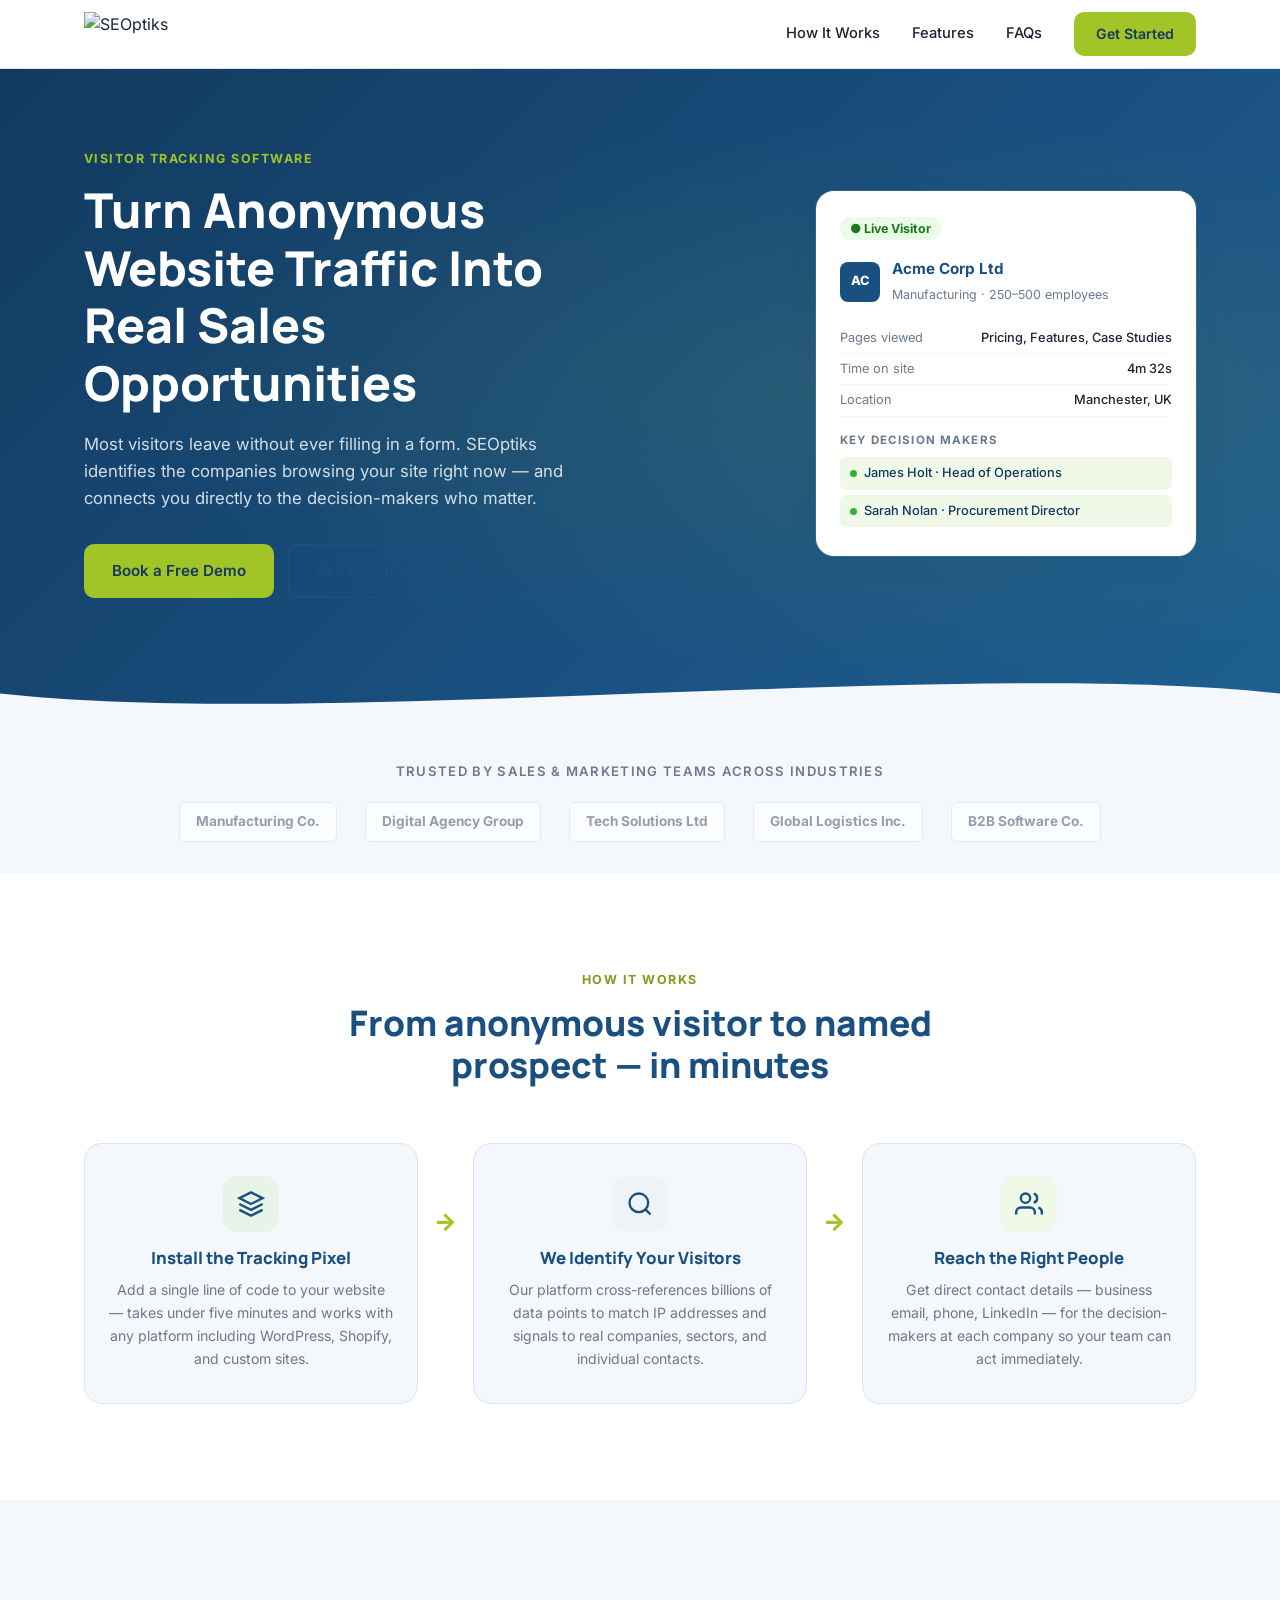
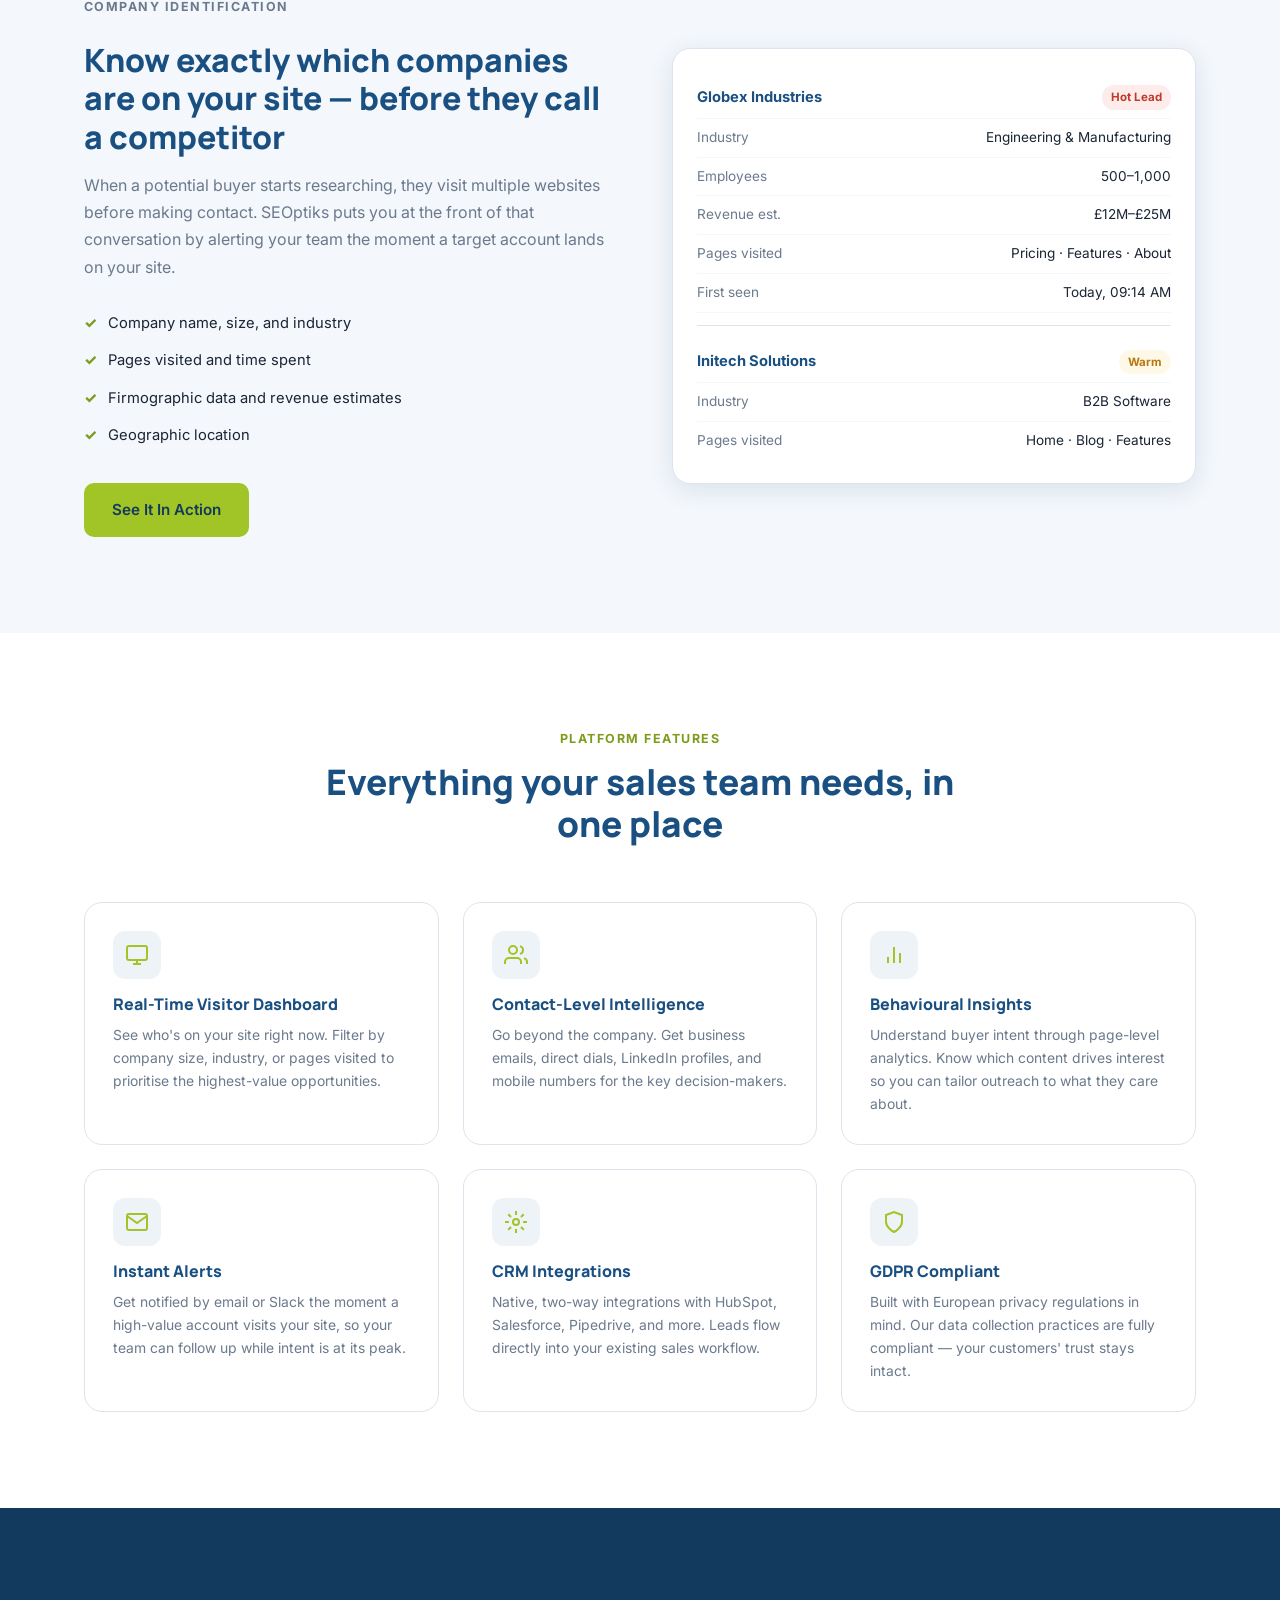
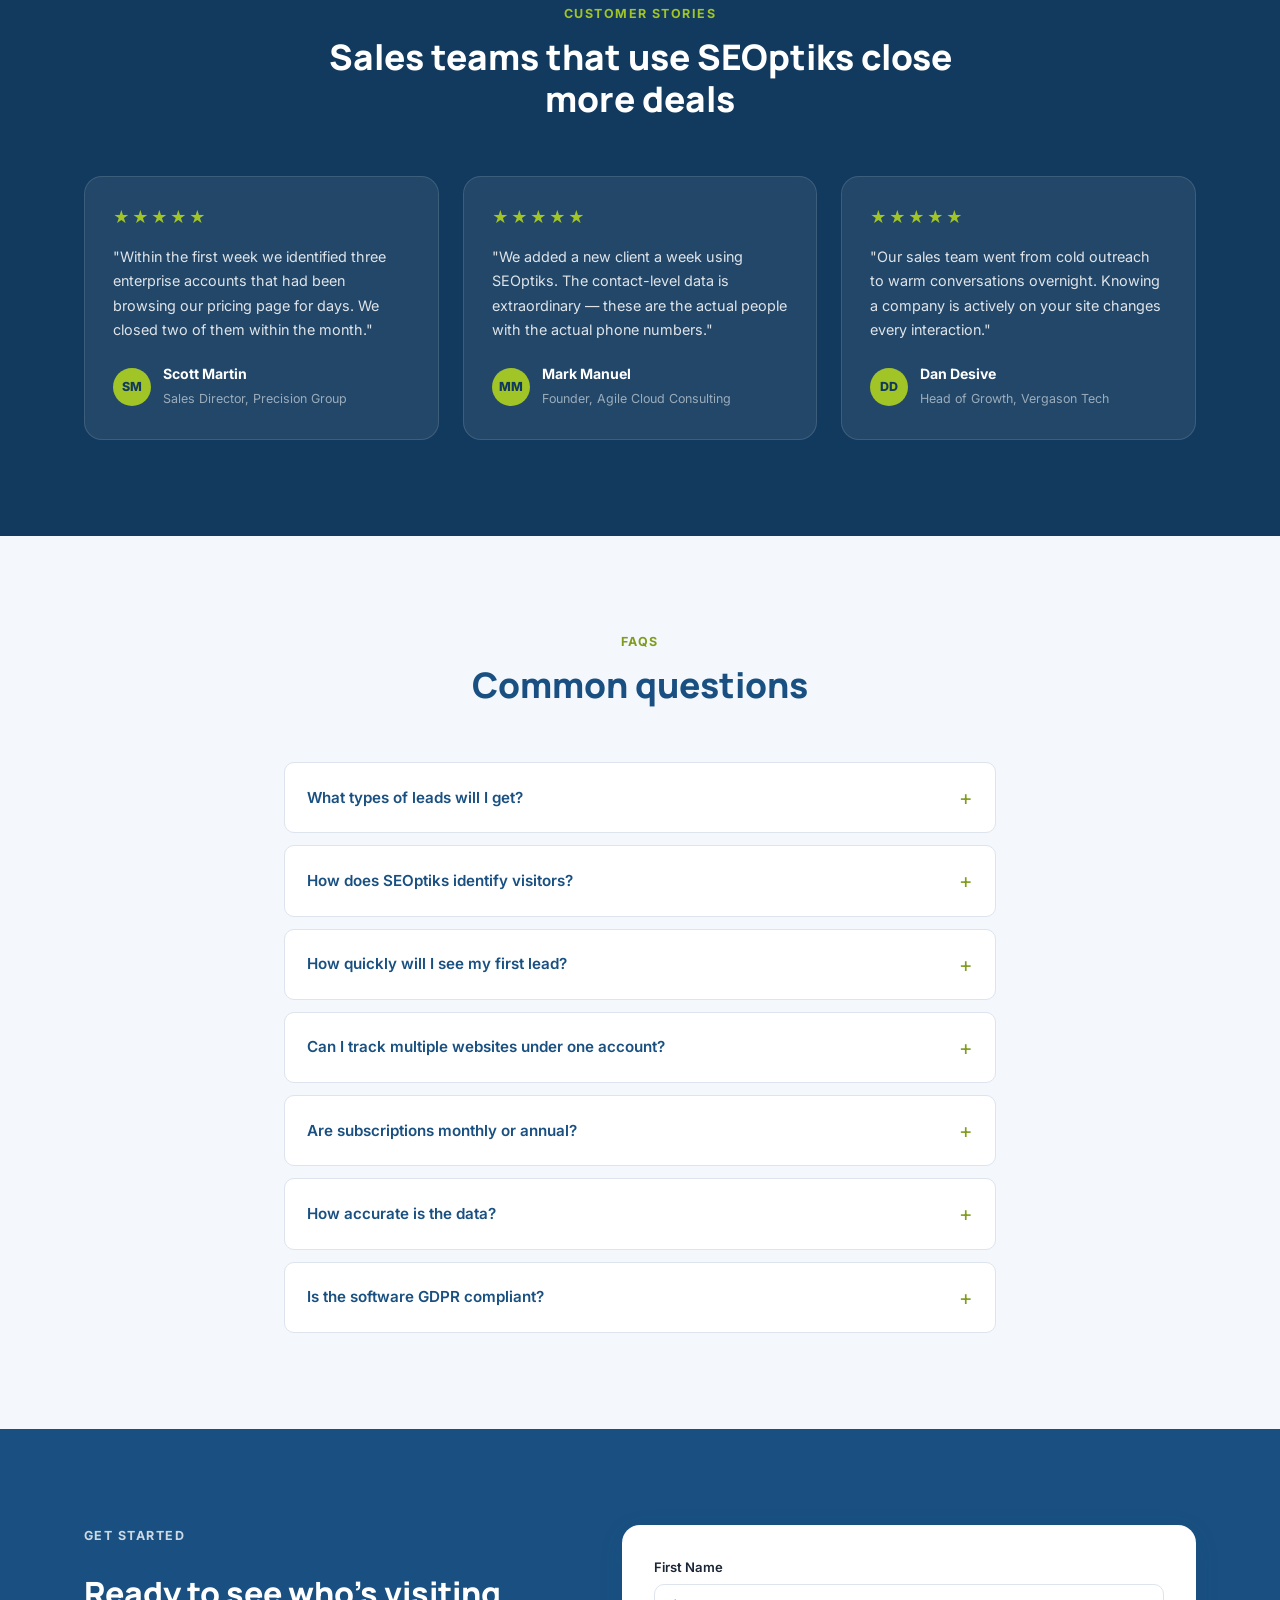
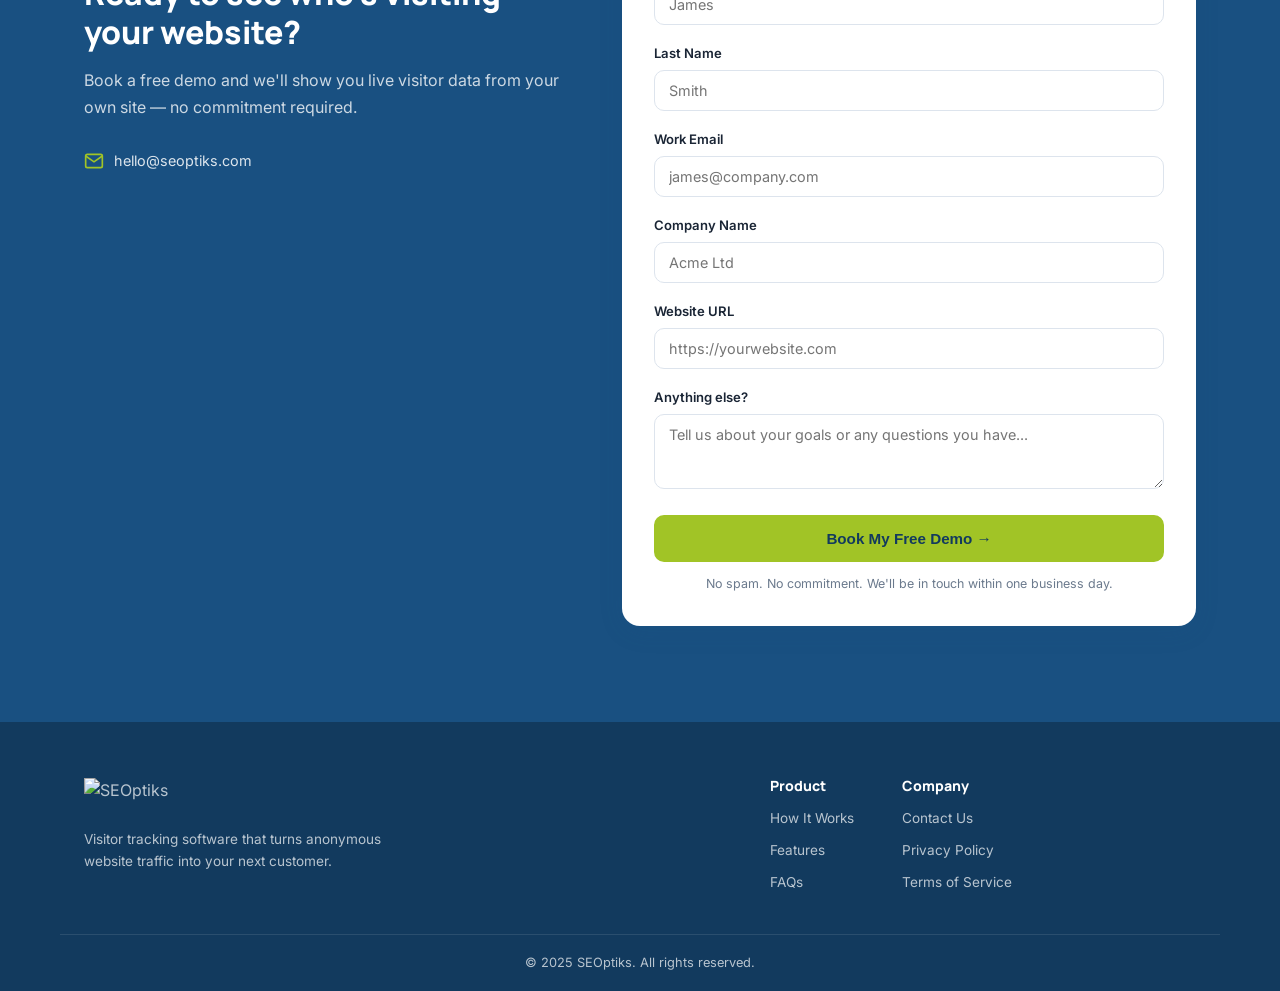
==== index.html @ 9583fa39 "Initial site files Site files added" ====
<!DOCTYPE html>
<html lang="en">
<head>
  <meta charset="UTF-8" />
  <meta name="viewport" content="width=device-width, initial-scale=1.0" />
  <meta name="description" content="SEOptiks visitor tracking software identifies anonymous website visitors, revealing the companies and decision-makers browsing your site right now." />
  <title>SEOptiks — Identify Your Anonymous Website Visitors</title>
  <link rel="icon" type="image/png" href="images/favicon.png" />
  <link rel="preconnect" href="https://fonts.googleapis.com" />
  <link rel="preconnect" href="https://fonts.gstatic.com" crossorigin />
  <link href="https://fonts.googleapis.com/css2?family=Inter:wght@400;500;600;700&family=Manrope:wght@700;800&display=swap" rel="stylesheet" />
  <link rel="stylesheet" href="style.css" />
</head>
<body>

  <!-- NAV -->
  <header class="nav" id="top">
    <div class="container nav__inner">
      <a href="#top" class="nav__logo">
        <img src="images/logo.png" alt="SEOptiks" height="44" />
      </a>
      <nav class="nav__links">
        <a href="#how-it-works">How It Works</a>
        <a href="#features">Features</a>
        <a href="#faqs">FAQs</a>
        <a href="#contact" class="btn btn--nav">Get Started</a>
      </nav>
      <button class="nav__burger" aria-label="Open menu" id="burger">
        <span></span><span></span><span></span>
      </button>
    </div>
    <div class="nav__mobile" id="mobileMenu">
      <a href="#how-it-works">How It Works</a>
      <a href="#features">Features</a>
      <a href="#faqs">FAQs</a>
      <a href="#contact">Get Started</a>
    </div>
  </header>

  <!-- HERO -->
  <section class="hero">
    <div class="container hero__inner">
      <div class="hero__text">
        <p class="eyebrow">Visitor Tracking Software</p>
        <h1>Turn Anonymous Website Traffic Into Real Sales Opportunities</h1>
        <p class="hero__sub">Most visitors leave without ever filling in a form. SEOptiks identifies the companies browsing your site right now — and connects you directly to the decision-makers who matter.</p>
        <div class="hero__ctas">
          <a href="#contact" class="btn btn--primary">Book a Free Demo</a>
          <a href="#how-it-works" class="btn btn--ghost">See How It Works</a>
        </div>
      </div>
      <div class="hero__visual">
        <div class="visitor-card">
          <div class="visitor-card__header">
            <span class="badge badge--live">● Live Visitor</span>
          </div>
          <div class="visitor-card__company">
            <div class="company-icon">AC</div>
            <div>
              <strong>Acme Corp Ltd</strong>
              <span>Manufacturing · 250–500 employees</span>
            </div>
          </div>
          <div class="visitor-card__detail">
            <div class="detail-row"><span class="label">Pages viewed</span><span class="value">Pricing, Features, Case Studies</span></div>
            <div class="detail-row"><span class="label">Time on site</span><span class="value">4m 32s</span></div>
            <div class="detail-row"><span class="label">Location</span><span class="value">Manchester, UK</span></div>
          </div>
          <div class="visitor-card__contacts">
            <p class="contacts-label">Key Decision Makers</p>
            <div class="contact-chip"><span class="dot dot--green"></span>James Holt · Head of Operations</div>
            <div class="contact-chip"><span class="dot dot--green"></span>Sarah Nolan · Procurement Director</div>
          </div>
        </div>
      </div>
    </div>
    <div class="hero__wave">
      <svg viewBox="0 0 1440 80" preserveAspectRatio="none" xmlns="http://www.w3.org/2000/svg">
        <path d="M0,40 C360,80 1080,0 1440,40 L1440,80 L0,80 Z" fill="#f4f7fb"/>
      </svg>
    </div>
  </section>

  <!-- SOCIAL PROOF STRIP -->
  <section class="trust">
    <div class="container">
      <p class="trust__label">Trusted by sales &amp; marketing teams across industries</p>
      <div class="trust__logos">
        <div class="trust__logo-placeholder">Manufacturing Co.</div>
        <div class="trust__logo-placeholder">Digital Agency Group</div>
        <div class="trust__logo-placeholder">Tech Solutions Ltd</div>
        <div class="trust__logo-placeholder">Global Logistics Inc.</div>
        <div class="trust__logo-placeholder">B2B Software Co.</div>
      </div>
    </div>
  </section>

  <!-- HOW IT WORKS -->
  <section class="how" id="how-it-works">
    <div class="container">
      <div class="section-header">
        <p class="eyebrow">How It Works</p>
        <h2>From anonymous visitor to named prospect — in minutes</h2>
      </div>
      <div class="steps">
        <div class="step">
          <div class="step__icon" style="background: #e8f4e8;">
            <svg width="28" height="28" viewBox="0 0 24 24" fill="none" stroke="#195081" stroke-width="2"><path d="M12 2L2 7l10 5 10-5-10-5z"/><path d="M2 17l10 5 10-5"/><path d="M2 12l10 5 10-5"/></svg>
          </div>
          <h3>Install the Tracking Pixel</h3>
          <p>Add a single line of code to your website — takes under five minutes and works with any platform including WordPress, Shopify, and custom sites.</p>
        </div>
        <div class="step__arrow">→</div>
        <div class="step">
          <div class="step__icon" style="background: #eef3f8;">
            <svg width="28" height="28" viewBox="0 0 24 24" fill="none" stroke="#195081" stroke-width="2"><circle cx="11" cy="11" r="8"/><path d="m21 21-4.35-4.35"/></svg>
          </div>
          <h3>We Identify Your Visitors</h3>
          <p>Our platform cross-references billions of data points to match IP addresses and signals to real companies, sectors, and individual contacts.</p>
        </div>
        <div class="step__arrow">→</div>
        <div class="step">
          <div class="step__icon" style="background: #f0f8e8;">
            <svg width="28" height="28" viewBox="0 0 24 24" fill="none" stroke="#195081" stroke-width="2"><path d="M17 21v-2a4 4 0 0 0-4-4H5a4 4 0 0 0-4 4v2"/><circle cx="9" cy="7" r="4"/><path d="M23 21v-2a4 4 0 0 0-3-3.87"/><path d="M16 3.13a4 4 0 0 1 0 7.75"/></svg>
          </div>
          <h3>Reach the Right People</h3>
          <p>Get direct contact details — business email, phone, LinkedIn — for the decision-makers at each company so your team can act immediately.</p>
        </div>
      </div>
    </div>
  </section>

  <!-- UNMASK SECTION -->
  <section class="unmask">
    <div class="container unmask__inner">
      <div class="unmask__text">
        <p class="eyebrow">Company Identification</p>
        <h2>Know exactly which companies are on your site — before they call a competitor</h2>
        <p>When a potential buyer starts researching, they visit multiple websites before making contact. SEOptiks puts you at the front of that conversation by alerting your team the moment a target account lands on your site.</p>
        <ul class="check-list">
          <li>Company name, size, and industry</li>
          <li>Pages visited and time spent</li>
          <li>Firmographic data and revenue estimates</li>
          <li>Geographic location</li>
        </ul>
        <a href="#contact" class="btn btn--primary">See It In Action</a>
      </div>
      <div class="unmask__visual">
        <div class="data-card">
          <div class="data-card__row highlight">
            <span>Globex Industries</span>
            <span class="tag tag--hot">Hot Lead</span>
          </div>
          <div class="data-card__row">
            <span class="muted">Industry</span>
            <span>Engineering & Manufacturing</span>
          </div>
          <div class="data-card__row">
            <span class="muted">Employees</span>
            <span>500–1,000</span>
          </div>
          <div class="data-card__row">
            <span class="muted">Revenue est.</span>
            <span>£12M–£25M</span>
          </div>
          <div class="data-card__row">
            <span class="muted">Pages visited</span>
            <span>Pricing · Features · About</span>
          </div>
          <div class="data-card__row">
            <span class="muted">First seen</span>
            <span>Today, 09:14 AM</span>
          </div>
          <div class="data-card__divider"></div>
          <div class="data-card__row highlight">
            <span>Initech Solutions</span>
            <span class="tag tag--warm">Warm</span>
          </div>
          <div class="data-card__row">
            <span class="muted">Industry</span>
            <span>B2B Software</span>
          </div>
          <div class="data-card__row">
            <span class="muted">Pages visited</span>
            <span>Home · Blog · Features</span>
          </div>
        </div>
      </div>
    </div>
  </section>

  <!-- FEATURES -->
  <section class="features" id="features">
    <div class="container">
      <div class="section-header">
        <p class="eyebrow">Platform Features</p>
        <h2>Everything your sales team needs, in one place</h2>
      </div>
      <div class="features__grid">
        <div class="feature-card">
          <div class="feature-card__icon">
            <svg width="24" height="24" viewBox="0 0 24 24" fill="none" stroke="#a1c426" stroke-width="2"><rect x="2" y="3" width="20" height="14" rx="2"/><path d="M8 21h8M12 17v4"/></svg>
          </div>
          <h3>Real-Time Visitor Dashboard</h3>
          <p>See who's on your site right now. Filter by company size, industry, or pages visited to prioritise the highest-value opportunities.</p>
        </div>
        <div class="feature-card">
          <div class="feature-card__icon">
            <svg width="24" height="24" viewBox="0 0 24 24" fill="none" stroke="#a1c426" stroke-width="2"><path d="M17 21v-2a4 4 0 0 0-4-4H5a4 4 0 0 0-4 4v2"/><circle cx="9" cy="7" r="4"/><path d="M23 21v-2a4 4 0 0 0-3-3.87"/><path d="M16 3.13a4 4 0 0 1 0 7.75"/></svg>
          </div>
          <h3>Contact-Level Intelligence</h3>
          <p>Go beyond the company. Get business emails, direct dials, LinkedIn profiles, and mobile numbers for the key decision-makers.</p>
        </div>
        <div class="feature-card">
          <div class="feature-card__icon">
            <svg width="24" height="24" viewBox="0 0 24 24" fill="none" stroke="#a1c426" stroke-width="2"><path d="M18 20V10M12 20V4M6 20v-6"/></svg>
          </div>
          <h3>Behavioural Insights</h3>
          <p>Understand buyer intent through page-level analytics. Know which content drives interest so you can tailor outreach to what they care about.</p>
        </div>
        <div class="feature-card">
          <div class="feature-card__icon">
            <svg width="24" height="24" viewBox="0 0 24 24" fill="none" stroke="#a1c426" stroke-width="2"><path d="M4 4h16c1.1 0 2 .9 2 2v12c0 1.1-.9 2-2 2H4c-1.1 0-2-.9-2-2V6c0-1.1.9-2 2-2z"/><polyline points="22,6 12,13 2,6"/></svg>
          </div>
          <h3>Instant Alerts</h3>
          <p>Get notified by email or Slack the moment a high-value account visits your site, so your team can follow up while intent is at its peak.</p>
        </div>
        <div class="feature-card">
          <div class="feature-card__icon">
            <svg width="24" height="24" viewBox="0 0 24 24" fill="none" stroke="#a1c426" stroke-width="2"><circle cx="12" cy="12" r="3"/><path d="M12 1v4M12 19v4M4.22 4.22l2.83 2.83M16.95 16.95l2.83 2.83M1 12h4M19 12h4M4.22 19.78l2.83-2.83M16.95 7.05l2.83-2.83"/></svg>
          </div>
          <h3>CRM Integrations</h3>
          <p>Native, two-way integrations with HubSpot, Salesforce, Pipedrive, and more. Leads flow directly into your existing sales workflow.</p>
        </div>
        <div class="feature-card">
          <div class="feature-card__icon">
            <svg width="24" height="24" viewBox="0 0 24 24" fill="none" stroke="#a1c426" stroke-width="2"><path d="M12 22s8-4 8-10V5l-8-3-8 3v7c0 6 8 10 8 10z"/></svg>
          </div>
          <h3>GDPR Compliant</h3>
          <p>Built with European privacy regulations in mind. Our data collection practices are fully compliant — your customers' trust stays intact.</p>
        </div>
      </div>
    </div>
  </section>

  <!-- TESTIMONIALS -->
  <section class="testimonials">
    <div class="container">
      <div class="section-header">
        <p class="eyebrow">Customer Stories</p>
        <h2>Sales teams that use SEOptiks close more deals</h2>
      </div>
      <div class="testimonials__grid">
        <div class="testimonial-card">
          <div class="stars">★★★★★</div>
          <p>"Within the first week we identified three enterprise accounts that had been browsing our pricing page for days. We closed two of them within the month."</p>
          <div class="testimonial-card__author">
            <div class="author-avatar">SM</div>
            <div>
              <strong>Scott Martin</strong>
              <span>Sales Director, Precision Group</span>
            </div>
          </div>
        </div>
        <div class="testimonial-card">
          <div class="stars">★★★★★</div>
          <p>"We added a new client a week using SEOptiks. The contact-level data is extraordinary — these are the actual people with the actual phone numbers."</p>
          <div class="testimonial-card__author">
            <div class="author-avatar">MM</div>
            <div>
              <strong>Mark Manuel</strong>
              <span>Founder, Agile Cloud Consulting</span>
            </div>
          </div>
        </div>
        <div class="testimonial-card">
          <div class="stars">★★★★★</div>
          <p>"Our sales team went from cold outreach to warm conversations overnight. Knowing a company is actively on your site changes every interaction."</p>
          <div class="testimonial-card__author">
            <div class="author-avatar">DD</div>
            <div>
              <strong>Dan Desive</strong>
              <span>Head of Growth, Vergason Tech</span>
            </div>
          </div>
        </div>
      </div>
    </div>
  </section>

  <!-- FAQs -->
  <section class="faqs" id="faqs">
    <div class="container faqs__inner">
      <div class="section-header">
        <p class="eyebrow">FAQs</p>
        <h2>Common questions</h2>
      </div>
      <div class="faqs__list">
        <details class="faq">
          <summary>What types of leads will I get?</summary>
          <p>Depending on the plan you choose, you'll receive leads identifying the companies visiting your website along with relevant contact information. Our advanced plan includes detailed contact-level data — names, emails, direct dials, and LinkedIn profiles — for specific individuals from those companies.</p>
        </details>
        <details class="faq">
          <summary>How does SEOptiks identify visitors?</summary>
          <p>Our visitor tracking software uses high-quality third-party data sources that compile billions of unique data points to create a comprehensive view of the companies and individuals using your website. We match IP addresses and behavioural signals to firmographic databases to return accurate, actionable results.</p>
        </details>
        <details class="faq">
          <summary>How quickly will I see my first lead?</summary>
          <p>Often within five minutes of installation — it depends on your current traffic levels. If you have visitors right now, we can likely identify them immediately. For lower-traffic sites, combining SEOptiks with paid advertising or SEO will accelerate results.</p>
        </details>
        <details class="faq">
          <summary>Can I track multiple websites under one account?</summary>
          <p>Yes. Each unique website requires its own subscription for tracking and data, but you can manage them all from a single login — keeping your reporting clean and centralised.</p>
        </details>
        <details class="faq">
          <summary>Are subscriptions monthly or annual?</summary>
          <p>We offer flexible monthly subscriptions with no long-term commitment. Cancel at any time — your access continues until the end of your billing period.</p>
        </details>
        <details class="faq">
          <summary>How accurate is the data?</summary>
          <p>We invest in the highest-quality data available. Rather than cutting costs on data quality, we believe accuracy is what drives real sales results. The best way to judge for yourself is to book a free demo — we'll show you live results on your own site.</p>
        </details>
        <details class="faq">
          <summary>Is the software GDPR compliant?</summary>
          <p>Yes. SEOptiks is built with GDPR and UK data protection regulations in mind. We identify companies at a business level and handle all data in a compliant manner. If you have specific compliance questions, reach out to our team directly.</p>
        </details>
      </div>
    </div>
  </section>

  <!-- CONTACT / CTA -->
  <section class="contact" id="contact">
    <div class="container contact__inner">
      <div class="contact__text">
        <p class="eyebrow eyebrow--light">Get Started</p>
        <h2>Ready to see who's visiting your website?</h2>
        <p>Book a free demo and we'll show you live visitor data from your own site — no commitment required.</p>
        <div class="contact__details">
          <div class="contact__detail-item">
            <svg width="20" height="20" viewBox="0 0 24 24" fill="none" stroke="#a1c426" stroke-width="2"><path d="M4 4h16c1.1 0 2 .9 2 2v12c0 1.1-.9 2-2 2H4c-1.1 0-2-.9-2-2V6c0-1.1.9-2 2-2z"/><polyline points="22,6 12,13 2,6"/></svg>
            <span>hello@seoptiks.com</span>
          </div>
        </div>
      </div>
      <div class="contact__form-wrap">
        <!-- Replace YOUR_FORM_ID with your Formspree form ID -->
        <form class="contact-form" action="https://formspree.io/f/YOUR_FORM_ID" method="POST">
          <div class="form-row">
            <label for="firstName">First Name</label>
            <input type="text" id="firstName" name="firstName" placeholder="James" required />
          </div>
          <div class="form-row">
            <label for="lastName">Last Name</label>
            <input type="text" id="lastName" name="lastName" placeholder="Smith" required />
          </div>
          <div class="form-row">
            <label for="email">Work Email</label>
            <input type="email" id="email" name="email" placeholder="james@company.com" required />
          </div>
          <div class="form-row">
            <label for="company">Company Name</label>
            <input type="text" id="company" name="company" placeholder="Acme Ltd" />
          </div>
          <div class="form-row">
            <label for="website">Website URL</label>
            <input type="url" id="website" name="website" placeholder="https://yourwebsite.com" />
          </div>
          <div class="form-row">
            <label for="message">Anything else?</label>
            <textarea id="message" name="message" rows="3" placeholder="Tell us about your goals or any questions you have..."></textarea>
          </div>
          <button type="submit" class="btn btn--primary btn--full">Book My Free Demo →</button>
          <p class="form-note">No spam. No commitment. We'll be in touch within one business day.</p>
        </form>
        <div class="form-success" id="formSuccess" style="display:none;">
          <div class="success-icon">✓</div>
          <h3>Message received!</h3>
          <p>Thanks for reaching out. We'll be in touch within one business day.</p>
        </div>
      </div>
    </div>
  </section>

  <!-- FOOTER -->
  <footer class="footer">
    <div class="container footer__inner">
      <div class="footer__brand">
        <img src="images/logo.png" alt="SEOptiks" height="36" />
        <p>Visitor tracking software that turns anonymous website traffic into your next customer.</p>
      </div>
      <div class="footer__links">
        <div class="footer__col">
          <h4>Product</h4>
          <a href="#how-it-works">How It Works</a>
          <a href="#features">Features</a>
          <a href="#faqs">FAQs</a>
        </div>
        <div class="footer__col">
          <h4>Company</h4>
          <a href="#contact">Contact Us</a>
          <a href="privacy.html">Privacy Policy</a>
          <a href="terms.html">Terms of Service</a>
        </div>
      </div>
    </div>
    <div class="footer__bottom">
      <div class="container">
        <p>© 2025 SEOptiks. All rights reserved.</p>
      </div>
    </div>
  </footer>

  <script src="main.js"></script>
</body>
</html>
---- style.css ----
/* ===================================================
   SEOptiks — Main Stylesheet
   Brand: #195081 (blue) · #a1c426 (green)
   =================================================== */

/* --- Reset & Base --- */
*, *::before, *::after { box-sizing: border-box; margin: 0; padding: 0; }

:root {
  --blue:       #195081;
  --blue-dark:  #123a5e;
  --blue-light: #eef3f8;
  --green:      #a1c426;
  --green-dark: #7f9c1d;
  --green-light:#f0f8e8;
  --text:       #1a2535;
  --muted:      #6b7a8d;
  --border:     #dde4ed;
  --bg-light:   #f4f7fb;
  --white:      #ffffff;
  --radius:     10px;
  --radius-lg:  18px;
  --shadow-sm:  0 2px 8px rgba(25,80,129,0.08);
  --shadow-md:  0 6px 24px rgba(25,80,129,0.12);
  --transition: 0.2s ease;
}

html { scroll-behavior: smooth; }

body {
  font-family: 'Inter', system-ui, sans-serif;
  color: var(--text);
  line-height: 1.6;
  background: var(--white);
  -webkit-font-smoothing: antialiased;
}

img { display: block; max-width: 100%; }

a { color: inherit; text-decoration: none; }

h1, h2, h3, h4 {
  font-family: 'Manrope', 'Inter', sans-serif;
  line-height: 1.2;
  font-weight: 800;
}

.container {
  max-width: 1160px;
  margin: 0 auto;
  padding: 0 24px;
}

/* --- Eyebrow --- */
.eyebrow {
  font-size: 0.78rem;
  font-weight: 700;
  letter-spacing: 0.12em;
  text-transform: uppercase;
  color: var(--green-dark);
  margin-bottom: 12px;
}
.eyebrow--light { color: #a1c426; }

/* --- Section Header --- */
.section-header {
  text-align: center;
  max-width: 640px;
  margin: 0 auto 56px;
}
.section-header h2 { font-size: clamp(1.6rem, 3vw, 2.2rem); color: var(--blue); }

/* --- Buttons --- */
.btn {
  display: inline-flex;
  align-items: center;
  justify-content: center;
  gap: 8px;
  padding: 13px 26px;
  border-radius: var(--radius);
  font-size: 0.95rem;
  font-weight: 600;
  cursor: pointer;
  border: 2px solid transparent;
  transition: all var(--transition);
  white-space: nowrap;
}
.btn--primary {
  background: var(--green);
  color: var(--blue-dark);
  border-color: var(--green);
}
.btn--primary:hover { background: var(--green-dark); border-color: var(--green-dark); color: var(--white); }
.btn--ghost {
  background: transparent;
  color: var(--blue);
  border-color: var(--blue);
}
.btn--ghost:hover { background: var(--blue); color: var(--white); }
.btn--nav {
  background: var(--green);
  color: var(--blue-dark);
  padding: 9px 20px;
  font-size: 0.88rem;
  border-color: var(--green);
}
.btn--nav:hover { background: var(--green-dark); border-color: var(--green-dark); color: var(--white); }
.btn--full { width: 100%; }

/* ===================================================
   NAVIGATION
   =================================================== */
.nav {
  position: sticky;
  top: 0;
  z-index: 100;
  background: rgba(255,255,255,0.96);
  backdrop-filter: blur(10px);
  border-bottom: 1px solid var(--border);
}
.nav__inner {
  display: flex;
  align-items: center;
  justify-content: space-between;
  height: 68px;
}
.nav__logo img { height: 44px; width: auto; }
.nav__links {
  display: flex;
  align-items: center;
  gap: 32px;
}
.nav__links a:not(.btn) {
  font-size: 0.92rem;
  font-weight: 500;
  color: var(--text);
  transition: color var(--transition);
}
.nav__links a:not(.btn):hover { color: var(--blue); }
.nav__burger {
  display: none;
  flex-direction: column;
  gap: 5px;
  background: none;
  border: none;
  cursor: pointer;
  padding: 4px;
}
.nav__burger span {
  display: block;
  width: 24px;
  height: 2px;
  background: var(--blue);
  border-radius: 2px;
  transition: all var(--transition);
}
.nav__mobile {
  display: none;
  flex-direction: column;
  background: var(--white);
  border-top: 1px solid var(--border);
  padding: 16px 24px 20px;
  gap: 4px;
}
.nav__mobile a {
  display: block;
  padding: 10px 0;
  font-size: 1rem;
  font-weight: 500;
  color: var(--text);
  border-bottom: 1px solid var(--bg-light);
}
.nav__mobile a:last-child {
  border-bottom: none;
  margin-top: 8px;
  color: var(--blue);
  font-weight: 700;
}
.nav__mobile.open { display: flex; }

/* ===================================================
   HERO
   =================================================== */
.hero {
  background: linear-gradient(135deg, var(--blue-dark) 0%, var(--blue) 60%, #1e6090 100%);
  color: var(--white);
  padding: 80px 0 0;
  position: relative;
  overflow: hidden;
}
.hero::before {
  content: '';
  position: absolute;
  inset: 0;
  background: radial-gradient(ellipse at 70% 50%, rgba(161,196,38,0.12) 0%, transparent 60%);
  pointer-events: none;
}
.hero__inner {
  display: grid;
  grid-template-columns: 1fr 1fr;
  gap: 60px;
  align-items: center;
  position: relative;
  z-index: 1;
  padding-bottom: 60px;
}
.hero__text .eyebrow { color: var(--green); }
.hero__text h1 {
  font-size: clamp(2rem, 4vw, 3rem);
  color: var(--white);
  margin-bottom: 20px;
}
.hero__sub {
  font-size: 1.05rem;
  color: rgba(255,255,255,0.82);
  max-width: 500px;
  margin-bottom: 32px;
}
.hero__ctas { display: flex; gap: 14px; flex-wrap: wrap; }
.hero__wave {
  line-height: 0;
  position: relative;
  z-index: 1;
}
.hero__wave svg { display: block; width: 100%; }

/* Visitor card */
.visitor-card {
  background: var(--white);
  border-radius: var(--radius-lg);
  padding: 24px;
  box-shadow: var(--shadow-md), 0 0 0 1px rgba(255,255,255,0.1);
  color: var(--text);
  max-width: 380px;
  margin-left: auto;
}
.visitor-card__header { margin-bottom: 16px; }
.badge { font-size: 0.78rem; font-weight: 700; padding: 4px 10px; border-radius: 20px; }
.badge--live { background: #e8fce8; color: #1a7a1a; }
.visitor-card__company {
  display: flex;
  align-items: center;
  gap: 12px;
  margin-bottom: 16px;
}
.company-icon {
  width: 40px; height: 40px;
  background: var(--blue);
  color: var(--white);
  border-radius: 8px;
  display: flex; align-items: center; justify-content: center;
  font-size: 0.8rem; font-weight: 800;
  flex-shrink: 0;
}
.visitor-card__company strong { display: block; font-size: 0.95rem; color: var(--blue); }
.visitor-card__company span { font-size: 0.78rem; color: var(--muted); }
.detail-row {
  display: flex;
  justify-content: space-between;
  font-size: 0.8rem;
  padding: 5px 0;
  border-bottom: 1px solid var(--bg-light);
}
.detail-row .label { color: var(--muted); }
.detail-row .value { font-weight: 500; text-align: right; max-width: 60%; }
.visitor-card__contacts { margin-top: 14px; }
.contacts-label { font-size: 0.72rem; font-weight: 700; text-transform: uppercase; letter-spacing: 0.1em; color: var(--muted); margin-bottom: 8px; }
.contact-chip {
  display: flex;
  align-items: center;
  gap: 7px;
  font-size: 0.8rem;
  font-weight: 500;
  padding: 6px 10px;
  background: var(--green-light);
  border-radius: 6px;
  margin-bottom: 5px;
  color: var(--blue-dark);
}
.dot { width: 7px; height: 7px; border-radius: 50%; flex-shrink: 0; }
.dot--green { background: #2db32d; }

/* ===================================================
   TRUST STRIP
   =================================================== */
.trust {
  background: var(--bg-light);
  padding: 32px 0;
  text-align: center;
}
.trust__label {
  font-size: 0.82rem;
  color: var(--muted);
  text-transform: uppercase;
  letter-spacing: 0.1em;
  font-weight: 600;
  margin-bottom: 20px;
}
.trust__logos {
  display: flex;
  flex-wrap: wrap;
  justify-content: center;
  gap: 12px 28px;
}
.trust__logo-placeholder {
  font-size: 0.85rem;
  font-weight: 700;
  color: var(--muted);
  padding: 8px 16px;
  border: 1px solid var(--border);
  border-radius: 6px;
  background: var(--white);
  opacity: 0.7;
}

/* ===================================================
   HOW IT WORKS
   =================================================== */
.how {
  padding: 96px 0;
  background: var(--white);
}
.steps {
  display: flex;
  align-items: flex-start;
  gap: 16px;
}
.step {
  flex: 1;
  text-align: center;
  padding: 32px 24px;
  border-radius: var(--radius-lg);
  background: var(--bg-light);
  border: 1px solid var(--border);
}
.step__icon {
  width: 56px; height: 56px;
  border-radius: 14px;
  display: flex; align-items: center; justify-content: center;
  margin: 0 auto 16px;
}
.step h3 { font-size: 1.05rem; color: var(--blue); margin-bottom: 10px; }
.step p { font-size: 0.88rem; color: var(--muted); line-height: 1.65; }
.step__arrow {
  font-size: 1.5rem;
  color: var(--green);
  font-weight: 800;
  padding-top: 60px;
  flex-shrink: 0;
}

/* ===================================================
   UNMASK SECTION
   =================================================== */
.unmask {
  padding: 96px 0;
  background: var(--bg-light);
}
.unmask__inner {
  display: grid;
  grid-template-columns: 1fr 1fr;
  gap: 64px;
  align-items: center;
}
.unmask__text h2 { font-size: clamp(1.5rem, 2.5vw, 2rem); color: var(--blue); margin-bottom: 16px; }
.unmask__text p { color: var(--muted); margin-bottom: 24px; line-height: 1.7; }
.check-list {
  list-style: none;
  margin-bottom: 28px;
}
.check-list li {
  padding: 7px 0;
  padding-left: 24px;
  position: relative;
  font-size: 0.92rem;
  color: var(--text);
}
.check-list li::before {
  content: '✓';
  position: absolute;
  left: 0;
  color: var(--green-dark);
  font-weight: 800;
}

/* Data card */
.data-card {
  background: var(--white);
  border-radius: var(--radius-lg);
  padding: 24px;
  box-shadow: var(--shadow-md);
  border: 1px solid var(--border);
}
.data-card__row {
  display: flex;
  justify-content: space-between;
  align-items: center;
  padding: 8px 0;
  font-size: 0.85rem;
  border-bottom: 1px solid var(--bg-light);
}
.data-card__row:last-child { border-bottom: none; }
.data-card__row.highlight {
  font-weight: 700;
  color: var(--blue);
  font-size: 0.92rem;
  padding-top: 12px;
}
.data-card__row .muted { color: var(--muted); }
.data-card__divider { height: 1px; background: var(--border); margin: 12px 0; }
.tag {
  font-size: 0.72rem;
  font-weight: 700;
  padding: 3px 9px;
  border-radius: 12px;
}
.tag--hot { background: #fdecea; color: #c0392b; }
.tag--warm { background: #fef9e7; color: #b7770d; }

/* ===================================================
   FEATURES
   =================================================== */
.features {
  padding: 96px 0;
  background: var(--white);
}
.features__grid {
  display: grid;
  grid-template-columns: repeat(3, 1fr);
  gap: 24px;
}
.feature-card {
  padding: 28px;
  border-radius: var(--radius-lg);
  border: 1px solid var(--border);
  background: var(--white);
  transition: box-shadow var(--transition), transform var(--transition);
}
.feature-card:hover {
  box-shadow: var(--shadow-md);
  transform: translateY(-3px);
}
.feature-card__icon {
  width: 48px; height: 48px;
  background: var(--blue-light);
  border-radius: 12px;
  display: flex; align-items: center; justify-content: center;
  margin-bottom: 16px;
}
.feature-card h3 { font-size: 1rem; color: var(--blue); margin-bottom: 10px; }
.feature-card p { font-size: 0.87rem; color: var(--muted); line-height: 1.65; }

/* ===================================================
   TESTIMONIALS
   =================================================== */
.testimonials {
  padding: 96px 0;
  background: var(--blue-dark);
}
.testimonials .section-header h2 { color: var(--white); }
.testimonials .eyebrow { color: var(--green); }
.testimonials__grid {
  display: grid;
  grid-template-columns: repeat(3, 1fr);
  gap: 24px;
}
.testimonial-card {
  background: rgba(255,255,255,0.07);
  border: 1px solid rgba(255,255,255,0.12);
  border-radius: var(--radius-lg);
  padding: 28px;
  color: var(--white);
}
.stars { color: var(--green); font-size: 1rem; margin-bottom: 14px; letter-spacing: 2px; }
.testimonial-card p { font-size: 0.9rem; line-height: 1.7; color: rgba(255,255,255,0.85); margin-bottom: 20px; }
.testimonial-card__author { display: flex; align-items: center; gap: 12px; }
.author-avatar {
  width: 38px; height: 38px;
  background: var(--green);
  color: var(--blue-dark);
  border-radius: 50%;
  display: flex; align-items: center; justify-content: center;
  font-size: 0.78rem; font-weight: 800;
  flex-shrink: 0;
}
.testimonial-card__author strong { display: block; font-size: 0.88rem; }
.testimonial-card__author span { font-size: 0.78rem; color: rgba(255,255,255,0.55); }

/* ===================================================
   FAQs
   =================================================== */
.faqs {
  padding: 96px 0;
  background: var(--bg-light);
}
.faqs__inner { max-width: 760px; margin: 0 auto; }
.faqs__list { display: flex; flex-direction: column; gap: 12px; }
.faq {
  background: var(--white);
  border: 1px solid var(--border);
  border-radius: var(--radius);
  overflow: hidden;
  transition: box-shadow var(--transition);
}
.faq[open] { box-shadow: var(--shadow-sm); }
.faq summary {
  padding: 18px 22px;
  font-weight: 600;
  font-size: 0.95rem;
  cursor: pointer;
  list-style: none;
  display: flex;
  justify-content: space-between;
  align-items: center;
  color: var(--blue);
  user-select: none;
}
.faq summary::-webkit-details-marker { display: none; }
.faq summary::after {
  content: '+';
  font-size: 1.3rem;
  color: var(--green-dark);
  font-weight: 400;
  transition: transform var(--transition);
}
.faq[open] summary::after { content: '−'; }
.faq p {
  padding: 0 22px 18px;
  font-size: 0.9rem;
  color: var(--muted);
  line-height: 1.7;
}

/* ===================================================
   CONTACT
   =================================================== */
.contact {
  padding: 96px 0;
  background: var(--blue);
}
.contact__inner {
  display: grid;
  grid-template-columns: 1fr 1.2fr;
  gap: 60px;
  align-items: start;
}
.contact__text h2 { font-size: clamp(1.5rem, 2.5vw, 2rem); color: var(--white); margin-bottom: 16px; }
.contact__text p { color: rgba(255,255,255,0.78); line-height: 1.7; margin-bottom: 28px; }
.contact__details { display: flex; flex-direction: column; gap: 12px; }
.contact__detail-item {
  display: flex;
  align-items: center;
  gap: 10px;
  font-size: 0.9rem;
  color: rgba(255,255,255,0.85);
}

/* Form */
.contact-form, .form-success {
  background: var(--white);
  border-radius: var(--radius-lg);
  padding: 32px;
  box-shadow: var(--shadow-md);
}
.form-row {
  margin-bottom: 18px;
}
.form-row label {
  display: block;
  font-size: 0.82rem;
  font-weight: 600;
  color: var(--text);
  margin-bottom: 6px;
}
.form-row input, .form-row textarea {
  width: 100%;
  padding: 11px 14px;
  border: 1.5px solid var(--border);
  border-radius: var(--radius);
  font-size: 0.9rem;
  font-family: inherit;
  color: var(--text);
  background: var(--white);
  transition: border-color var(--transition);
  outline: none;
}
.form-row input:focus, .form-row textarea:focus {
  border-color: var(--blue);
}
.form-row textarea { resize: vertical; }
.form-note {
  text-align: center;
  font-size: 0.78rem;
  color: var(--muted);
  margin-top: 12px;
}

/* Success state */
.form-success {
  text-align: center;
  padding: 48px 32px;
}
.success-icon {
  width: 56px; height: 56px;
  background: var(--green-light);
  color: var(--green-dark);
  border-radius: 50%;
  font-size: 1.5rem;
  display: flex; align-items: center; justify-content: center;
  margin: 0 auto 16px;
  font-weight: 800;
}
.form-success h3 { color: var(--blue); margin-bottom: 8px; }
.form-success p { color: var(--muted); font-size: 0.9rem; }

/* ===================================================
   FOOTER
   =================================================== */
.footer {
  background: var(--blue-dark);
  color: rgba(255,255,255,0.7);
  padding-top: 56px;
}
.footer__inner {
  display: grid;
  grid-template-columns: 1.5fr 1fr;
  gap: 48px;
  padding-bottom: 40px;
  border-bottom: 1px solid rgba(255,255,255,0.1);
}
.footer__brand img { margin-bottom: 14px; }
.footer__brand p { font-size: 0.85rem; max-width: 300px; line-height: 1.65; }
.footer__links { display: flex; gap: 48px; }
.footer__col { display: flex; flex-direction: column; gap: 10px; }
.footer__col h4 { color: var(--white); font-size: 0.88rem; margin-bottom: 4px; }
.footer__col a { font-size: 0.85rem; transition: color var(--transition); }
.footer__col a:hover { color: var(--white); }
.footer__bottom {
  padding: 18px 0;
  font-size: 0.8rem;
  text-align: center;
}

/* ===================================================
   RESPONSIVE
   =================================================== */
@media (max-width: 900px) {
  .hero__inner { grid-template-columns: 1fr; padding-bottom: 0; }
  .visitor-card { max-width: 100%; margin-left: 0; margin-bottom: 0; }
  .hero { padding-bottom: 0; }

  .steps { flex-direction: column; }
  .step__arrow { transform: rotate(90deg); align-self: center; padding-top: 0; }

  .unmask__inner { grid-template-columns: 1fr; }
  .features__grid { grid-template-columns: 1fr 1fr; }
  .testimonials__grid { grid-template-columns: 1fr; }
  .contact__inner { grid-template-columns: 1fr; }
  .footer__inner { grid-template-columns: 1fr; }
  .footer__links { flex-direction: row; }
}

@media (max-width: 640px) {
  .nav__links { display: none; }
  .nav__burger { display: flex; }

  .hero { padding: 56px 0 0; }
  .hero__text h1 { font-size: 1.8rem; }
  .hero__ctas { flex-direction: column; }

  .how, .unmask, .features, .testimonials, .faqs, .contact { padding: 64px 0; }

  .features__grid { grid-template-columns: 1fr; }
  .footer__links { flex-direction: column; gap: 24px; }

  .contact-form { padding: 24px 18px; }
}

/* ===================================================
   SCROLL ANIMATIONS
   =================================================== */
@media (prefers-reduced-motion: no-preference) {
  .fade-up {
    opacity: 0;
    transform: translateY(24px);
    transition: opacity 0.55s ease, transform 0.55s ease;
  }
  .fade-up.visible {
    opacity: 1;
    transform: translateY(0);
  }
}
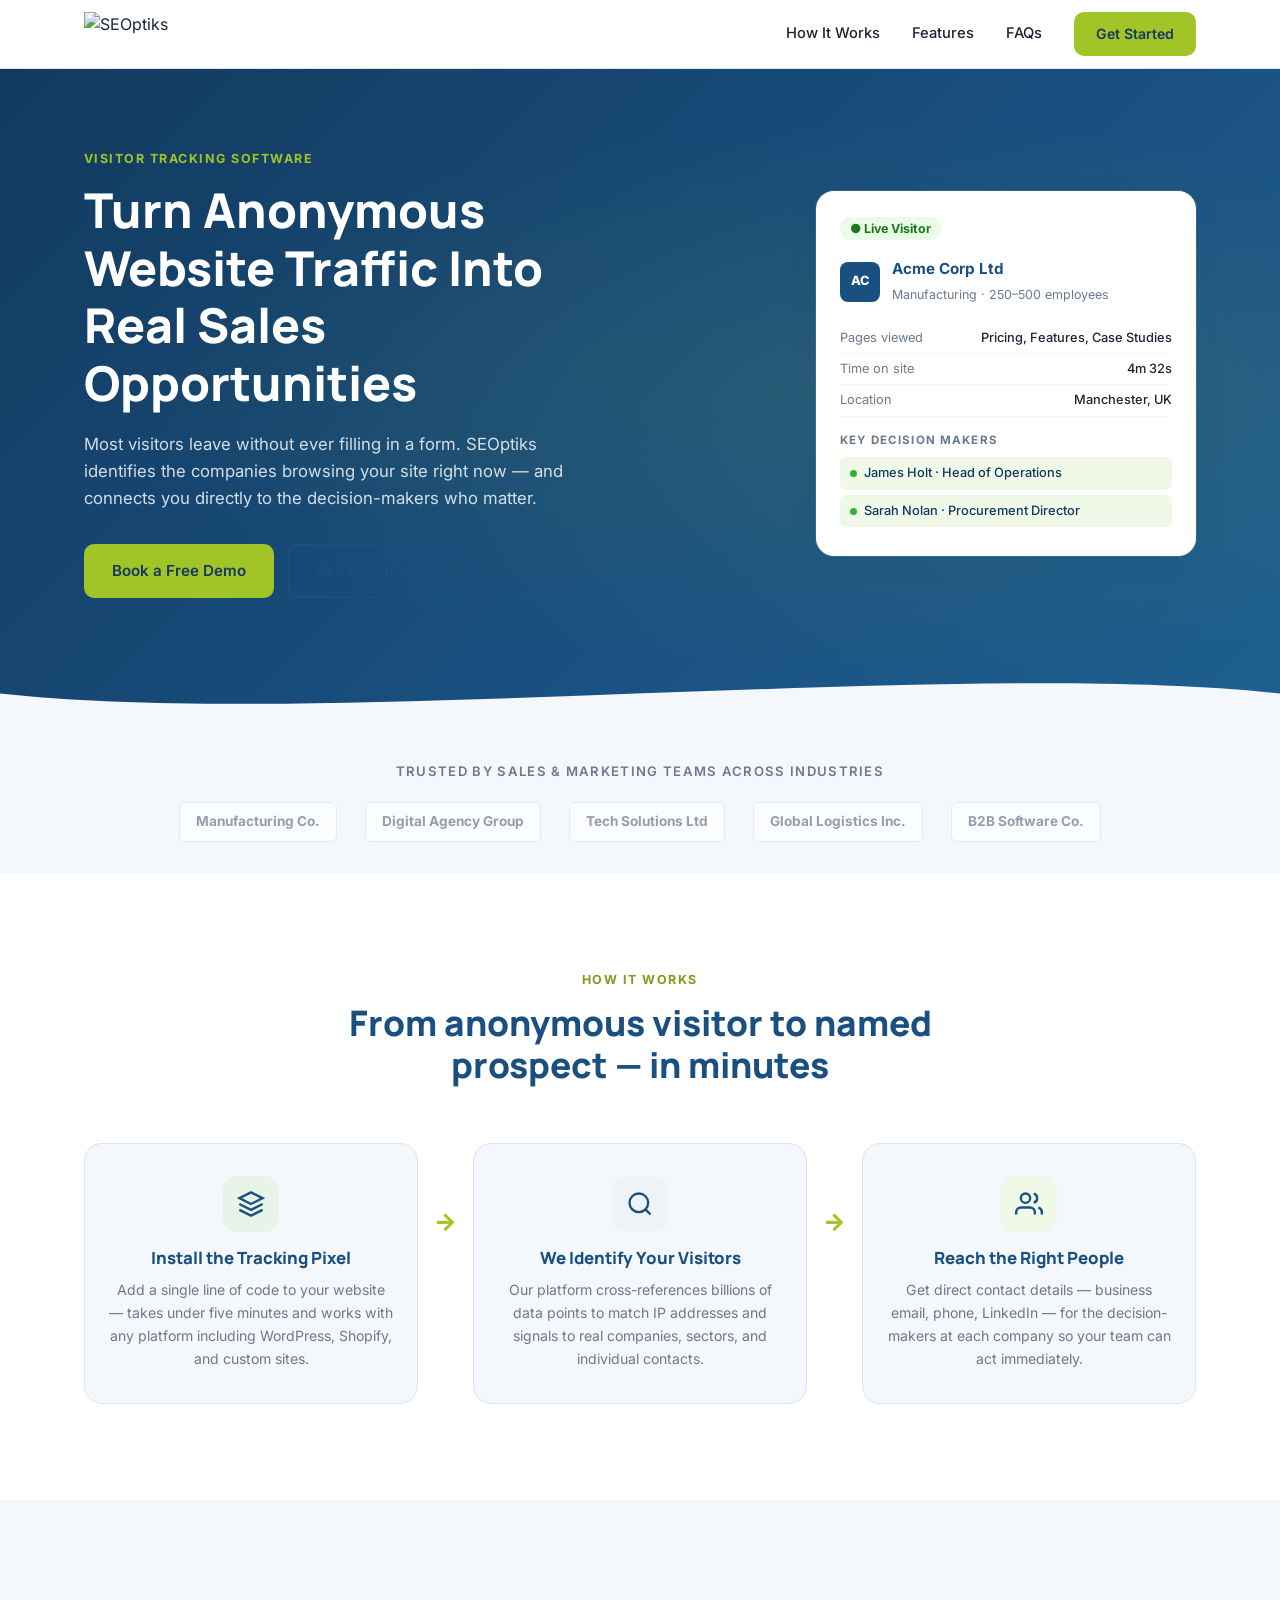
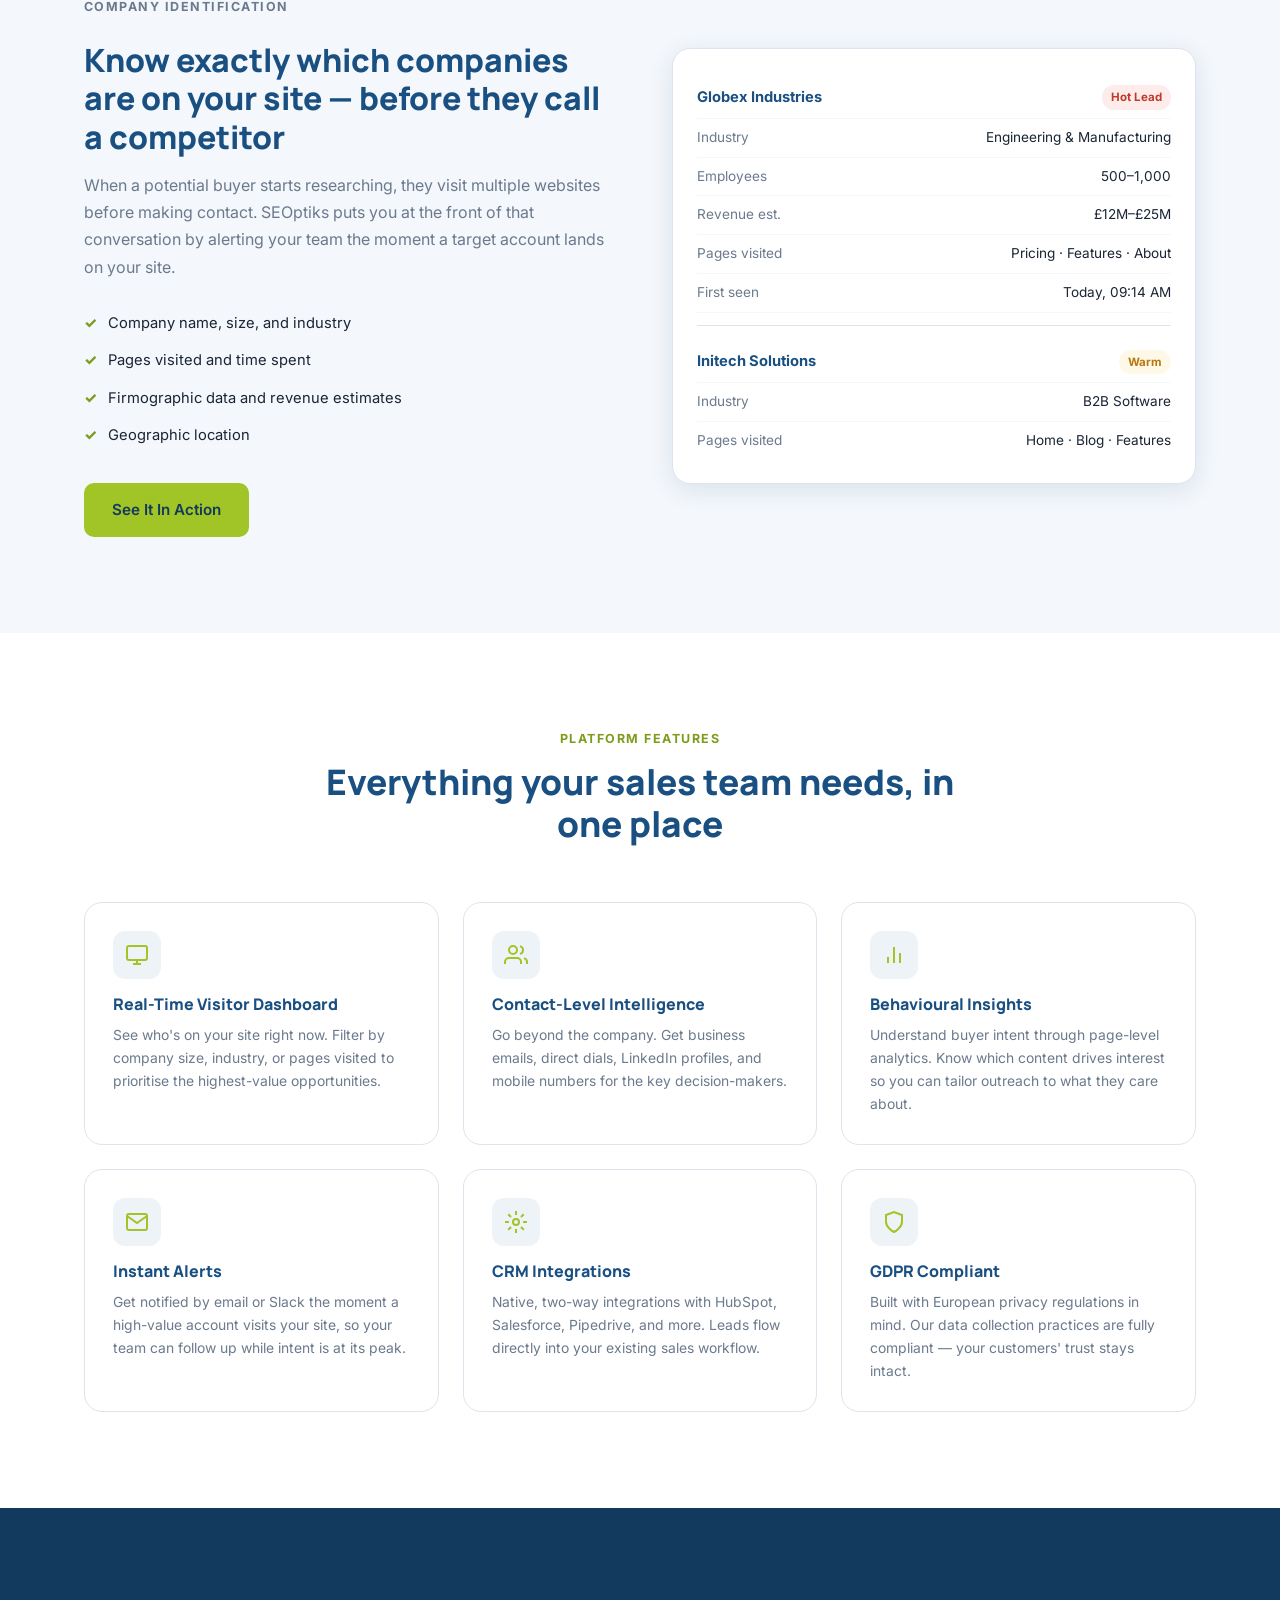
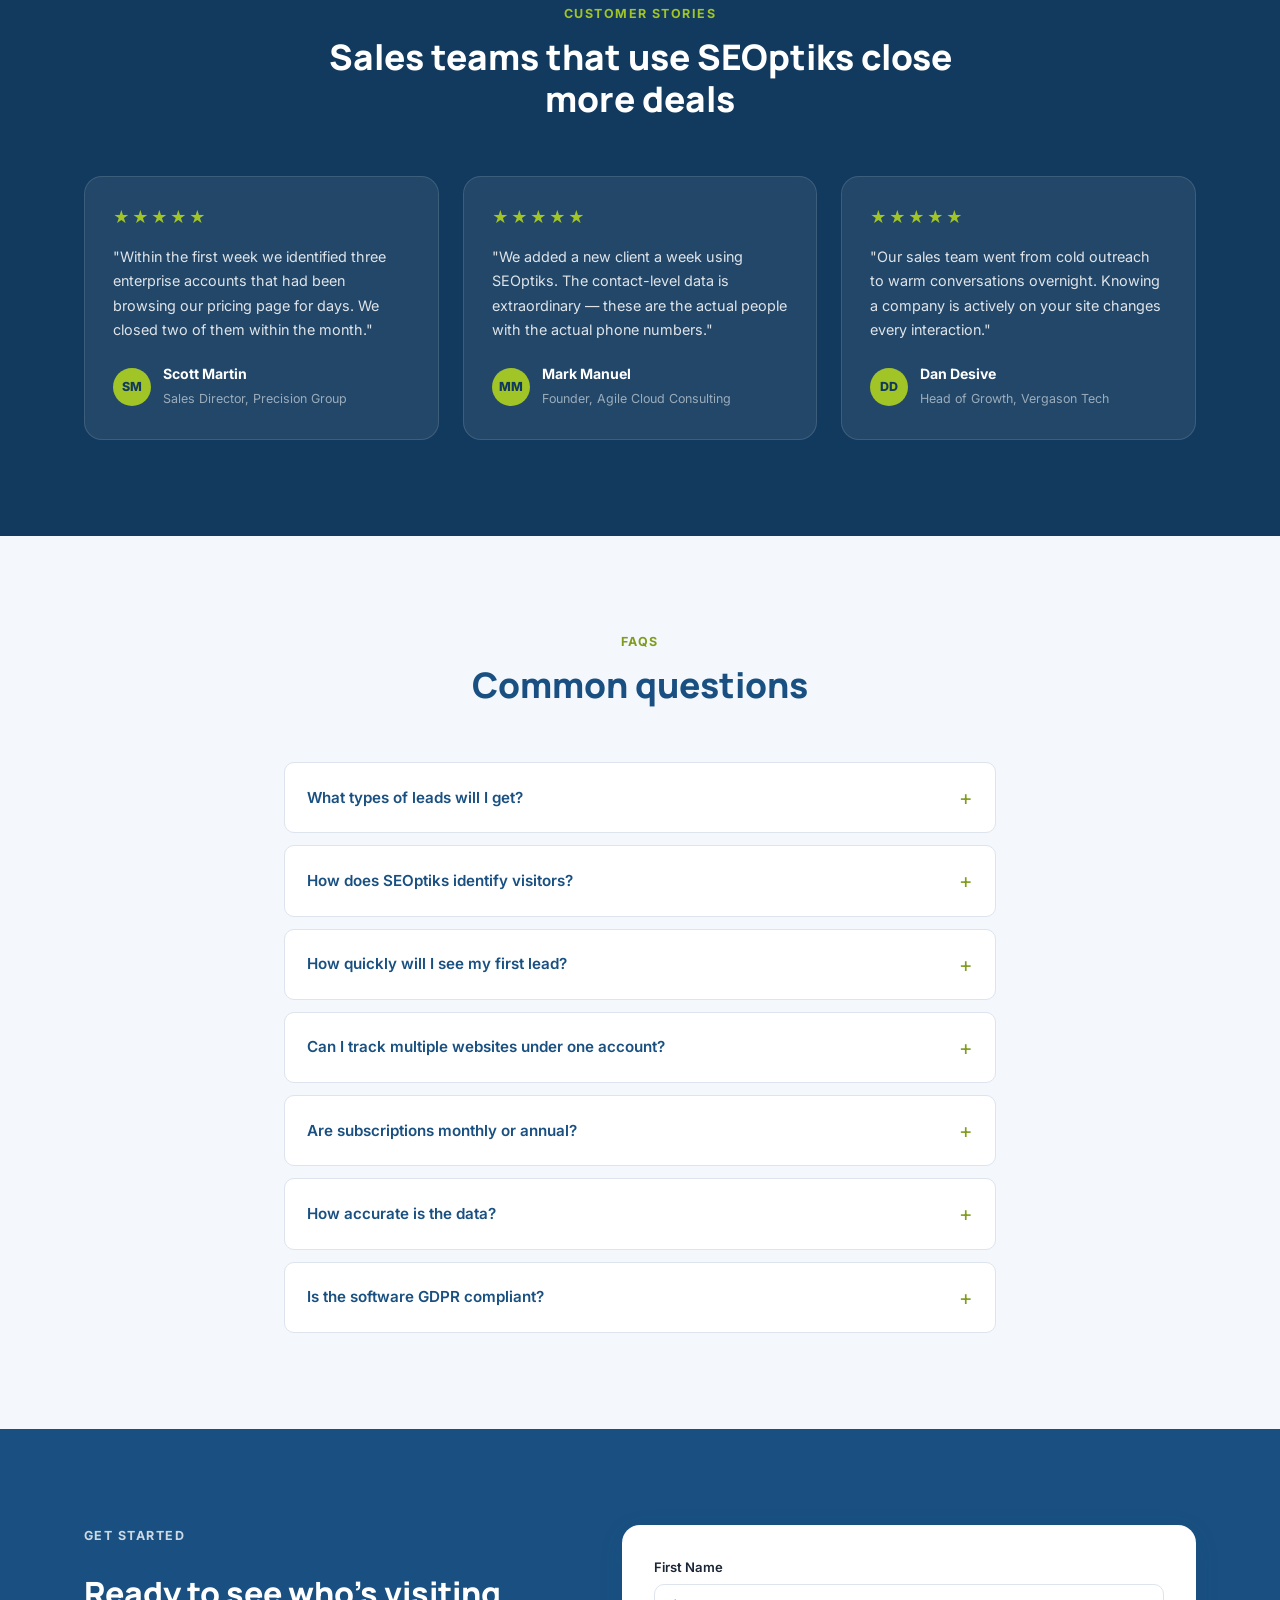
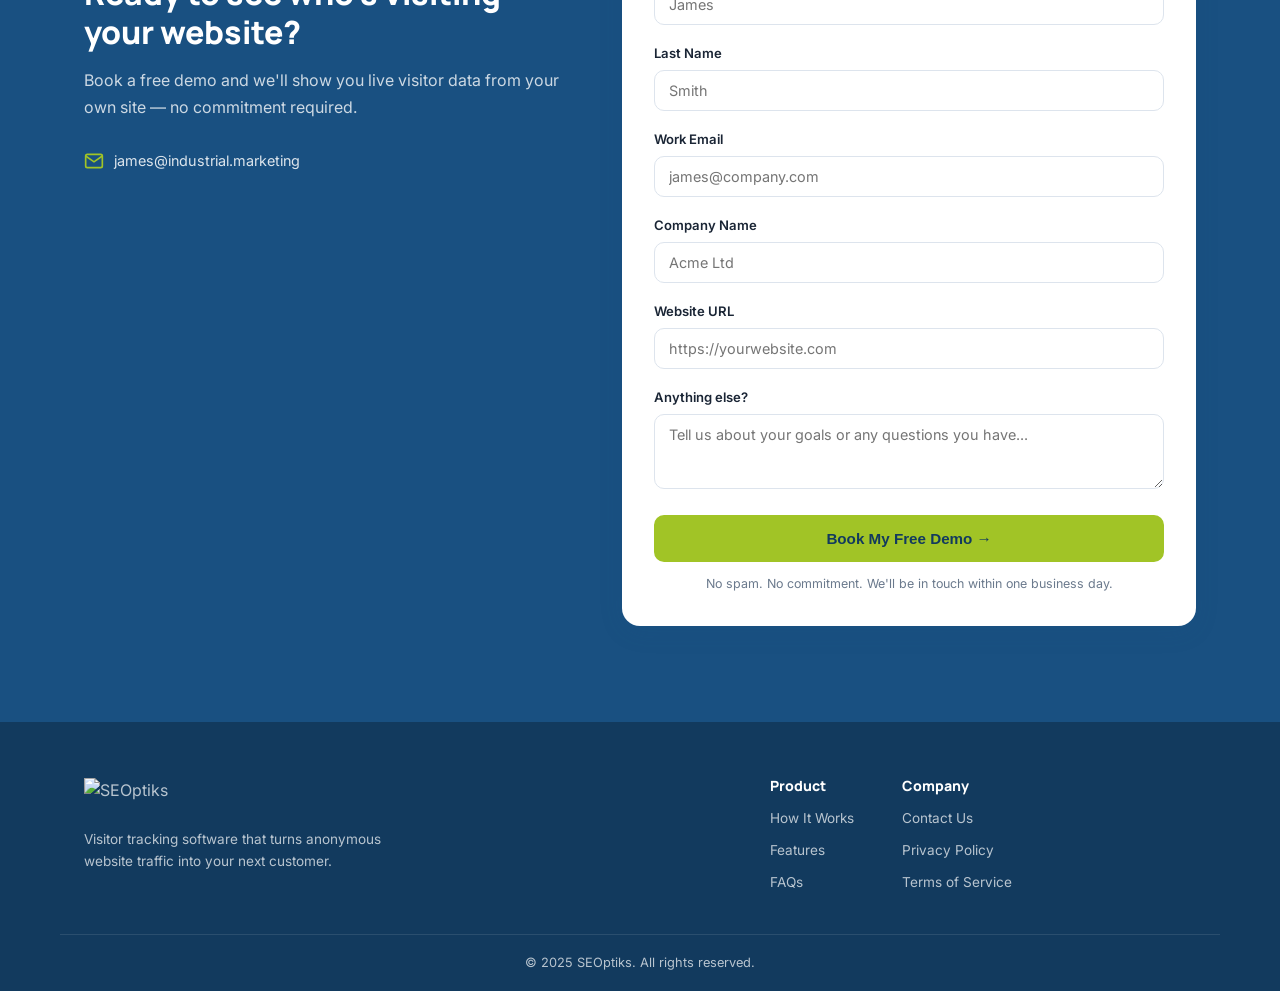
==== commit dafdb1d8: "Updated contact form" ====
--- a/index.html
+++ b/index.html
@@ -338,13 +338,13 @@
         <div class="contact__details">
           <div class="contact__detail-item">
             <svg width="20" height="20" viewBox="0 0 24 24" fill="none" stroke="#a1c426" stroke-width="2"><path d="M4 4h16c1.1 0 2 .9 2 2v12c0 1.1-.9 2-2 2H4c-1.1 0-2-.9-2-2V6c0-1.1.9-2 2-2z"/><polyline points="22,6 12,13 2,6"/></svg>
-            <span>hello@seoptiks.com</span>
+            <span>james@industrial.marketing</span>
           </div>
         </div>
       </div>
       <div class="contact__form-wrap">
         <!-- Replace YOUR_FORM_ID with your Formspree form ID -->
-        <form class="contact-form" action="https://formspree.io/f/YOUR_FORM_ID" method="POST">
+        <form class="contact-form" action="https://formspree.io/f/xbdvdojn" method="POST">
           <div class="form-row">
             <label for="firstName">First Name</label>
             <input type="text" id="firstName" name="firstName" placeholder="James" required />
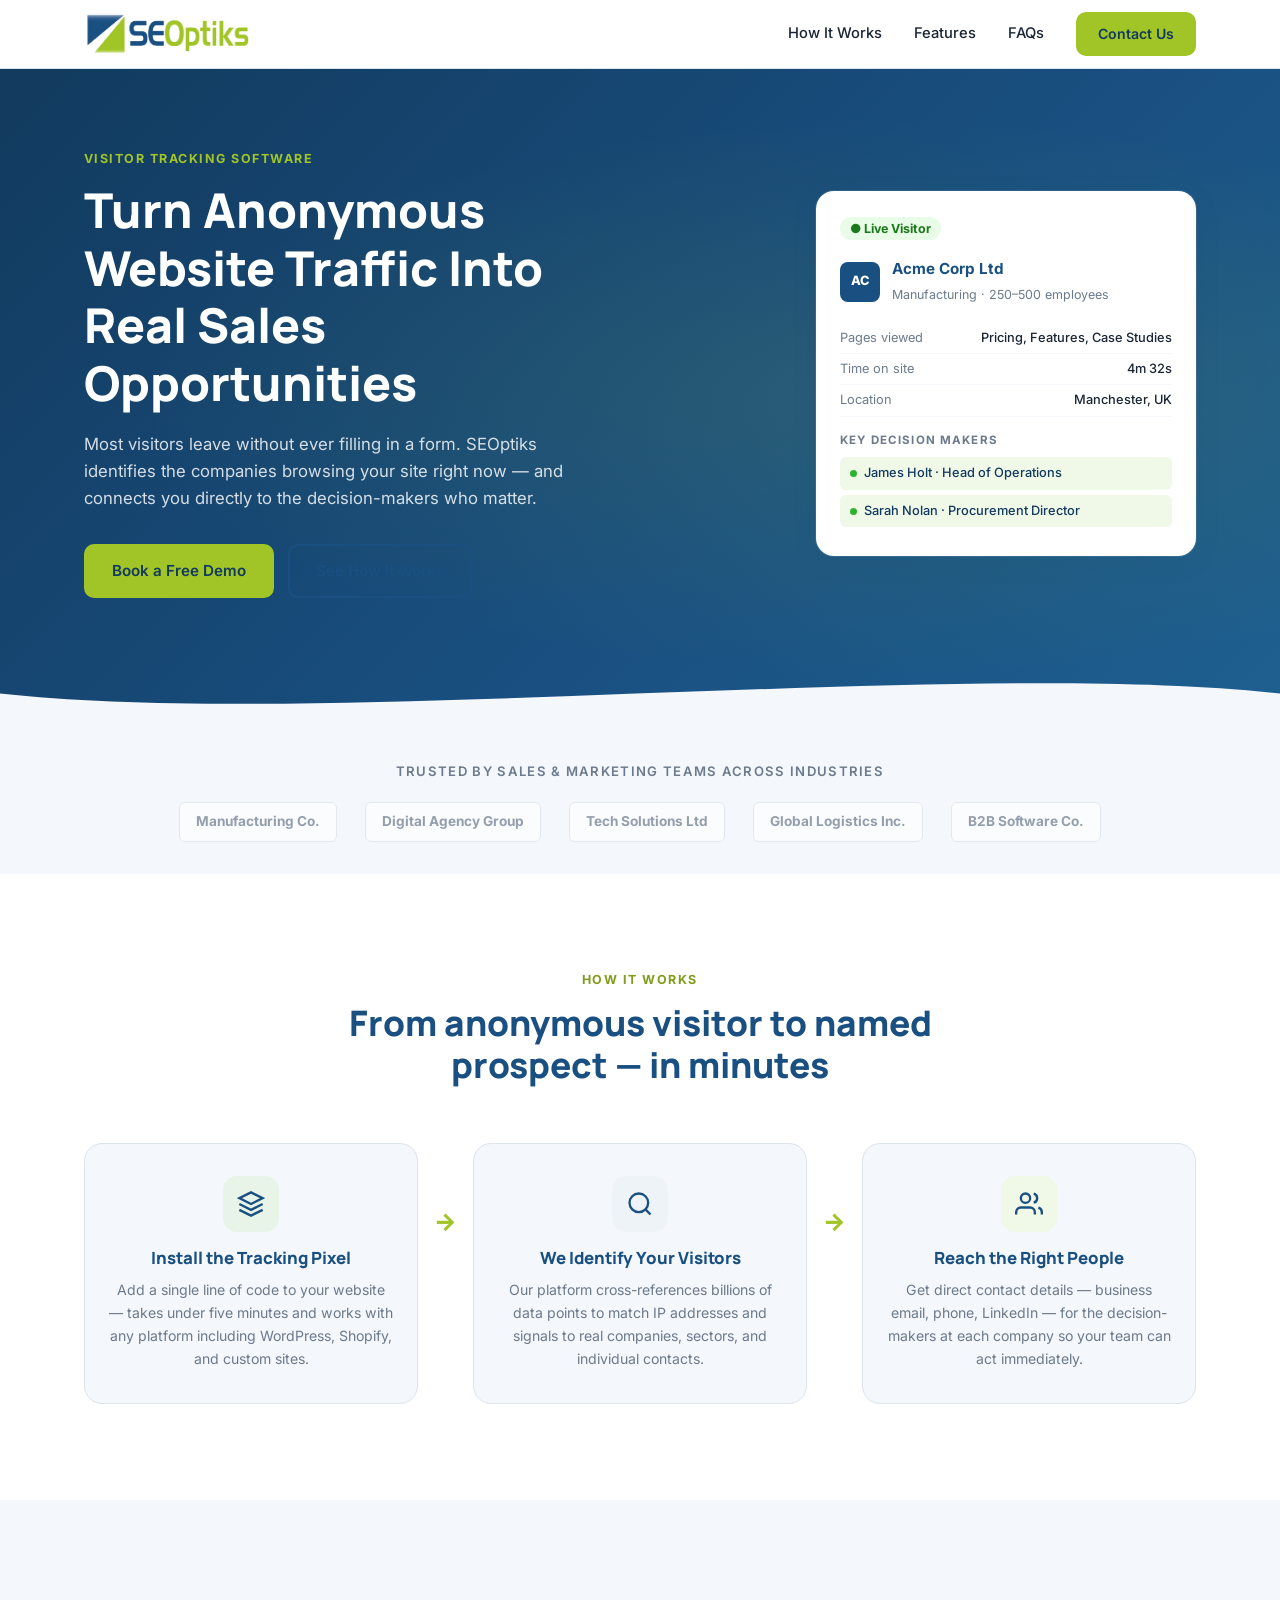
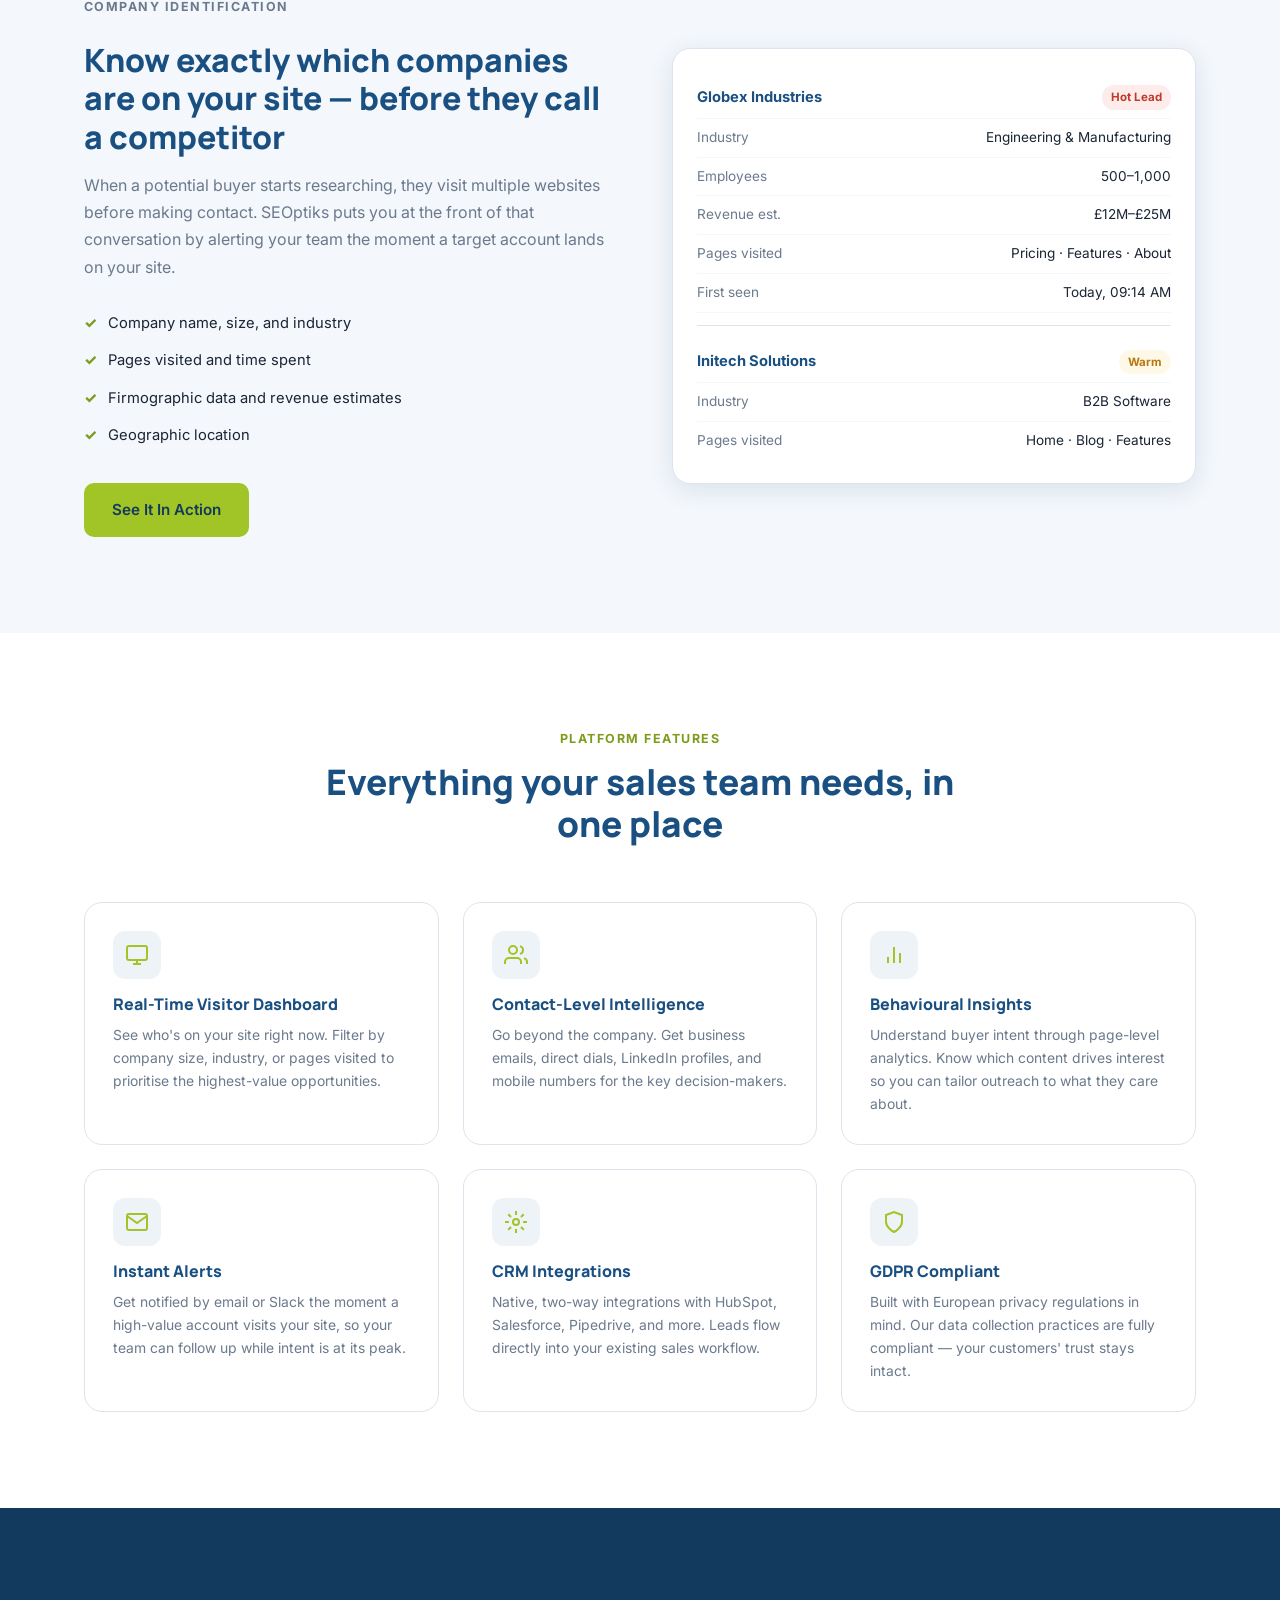
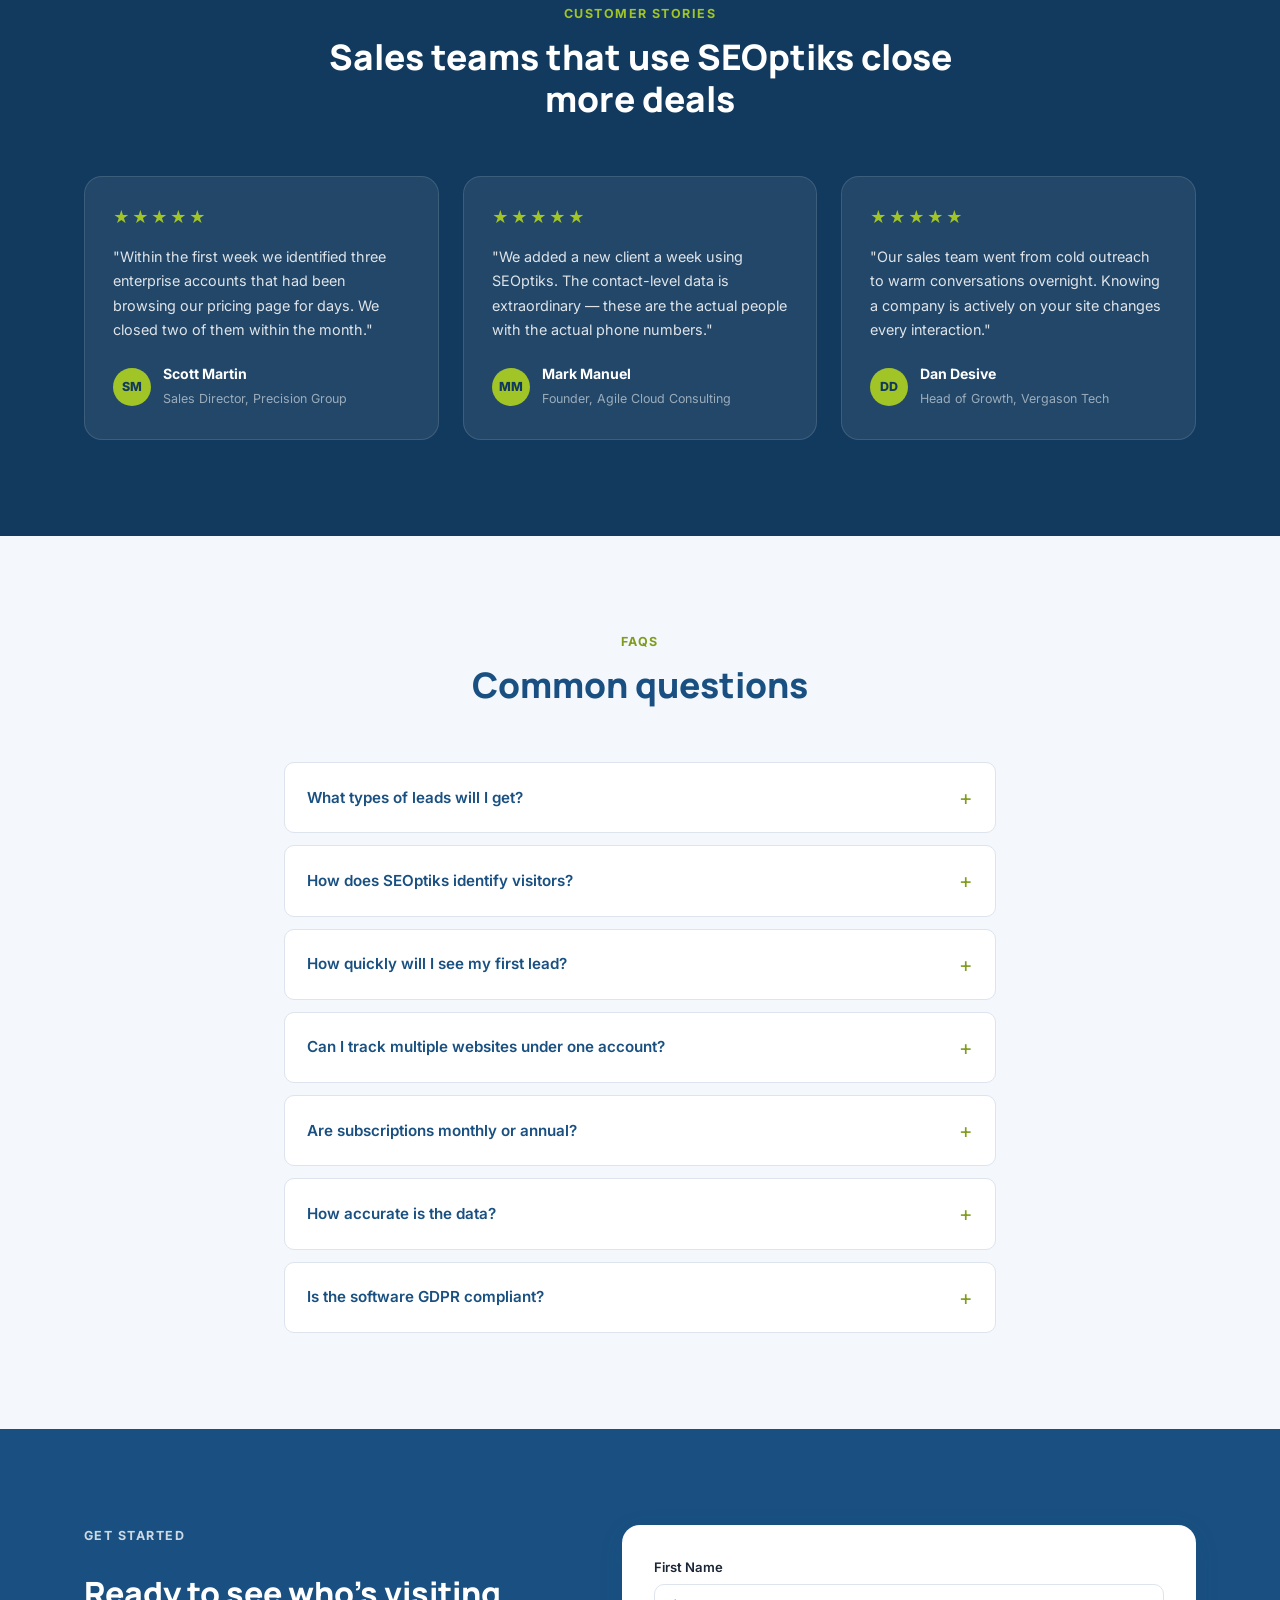
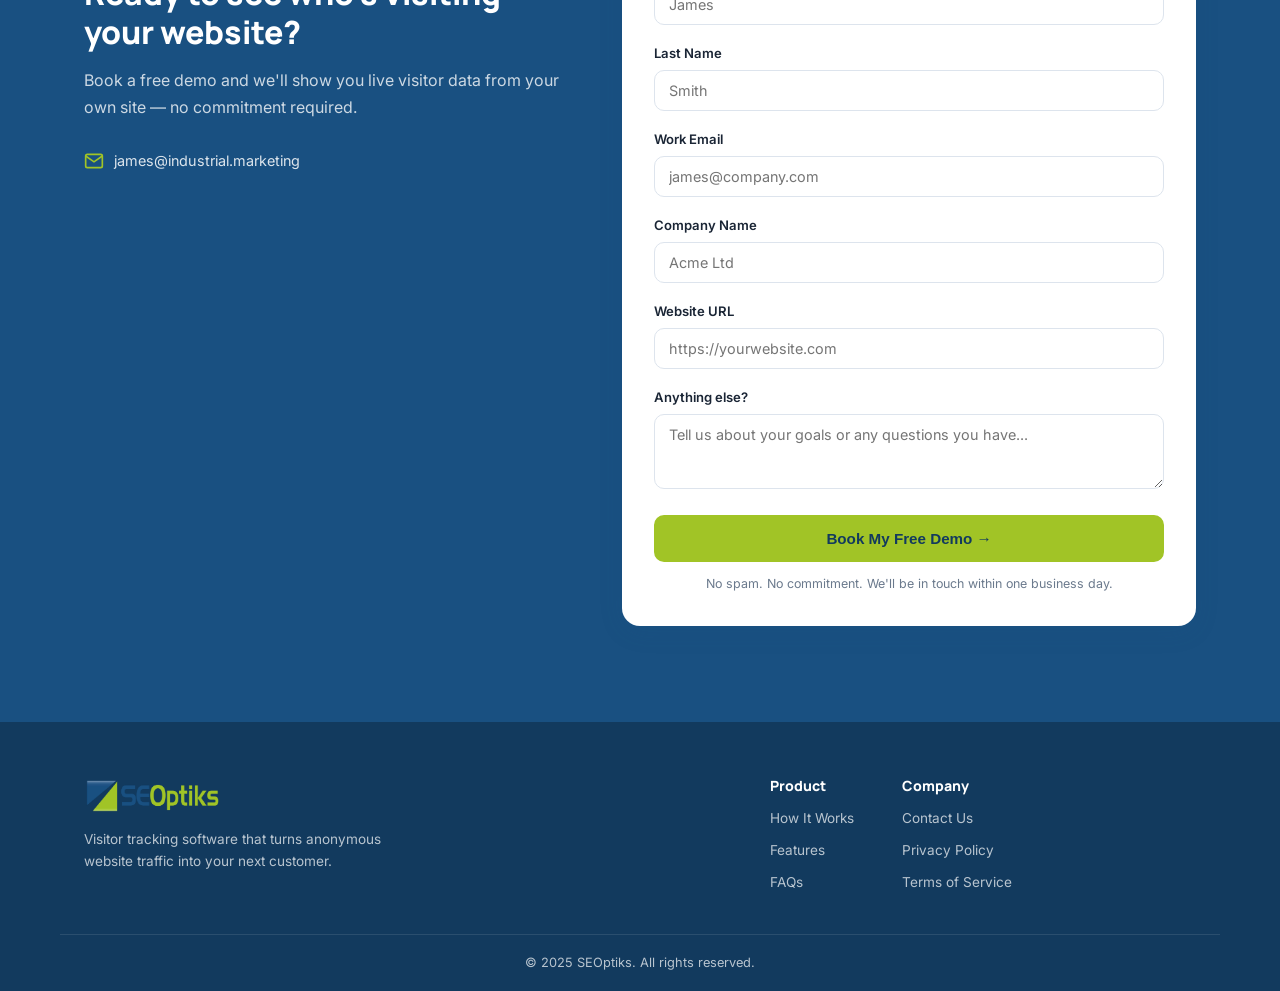
==== commit 3dec8eea: "Update nav to link to contact.html" ====
--- a/index.html
+++ b/index.html
@@ -23,7 +23,7 @@
         <a href="#how-it-works">How It Works</a>
         <a href="#features">Features</a>
         <a href="#faqs">FAQs</a>
-        <a href="#contact" class="btn btn--nav">Get Started</a>
+        <a href="contact.html" class="btn btn--nav">Contact Us</a>
       </nav>
       <button class="nav__burger" aria-label="Open menu" id="burger">
         <span></span><span></span><span></span>
@@ -33,7 +33,7 @@
       <a href="#how-it-works">How It Works</a>
       <a href="#features">Features</a>
       <a href="#faqs">FAQs</a>
-      <a href="#contact">Get Started</a>
+      <a href="contact.html">Contact Us</a>
     </div>
   </header>
 
@@ -413,3 +413,4 @@
   <script src="main.js"></script>
 </body>
 </html>
+
